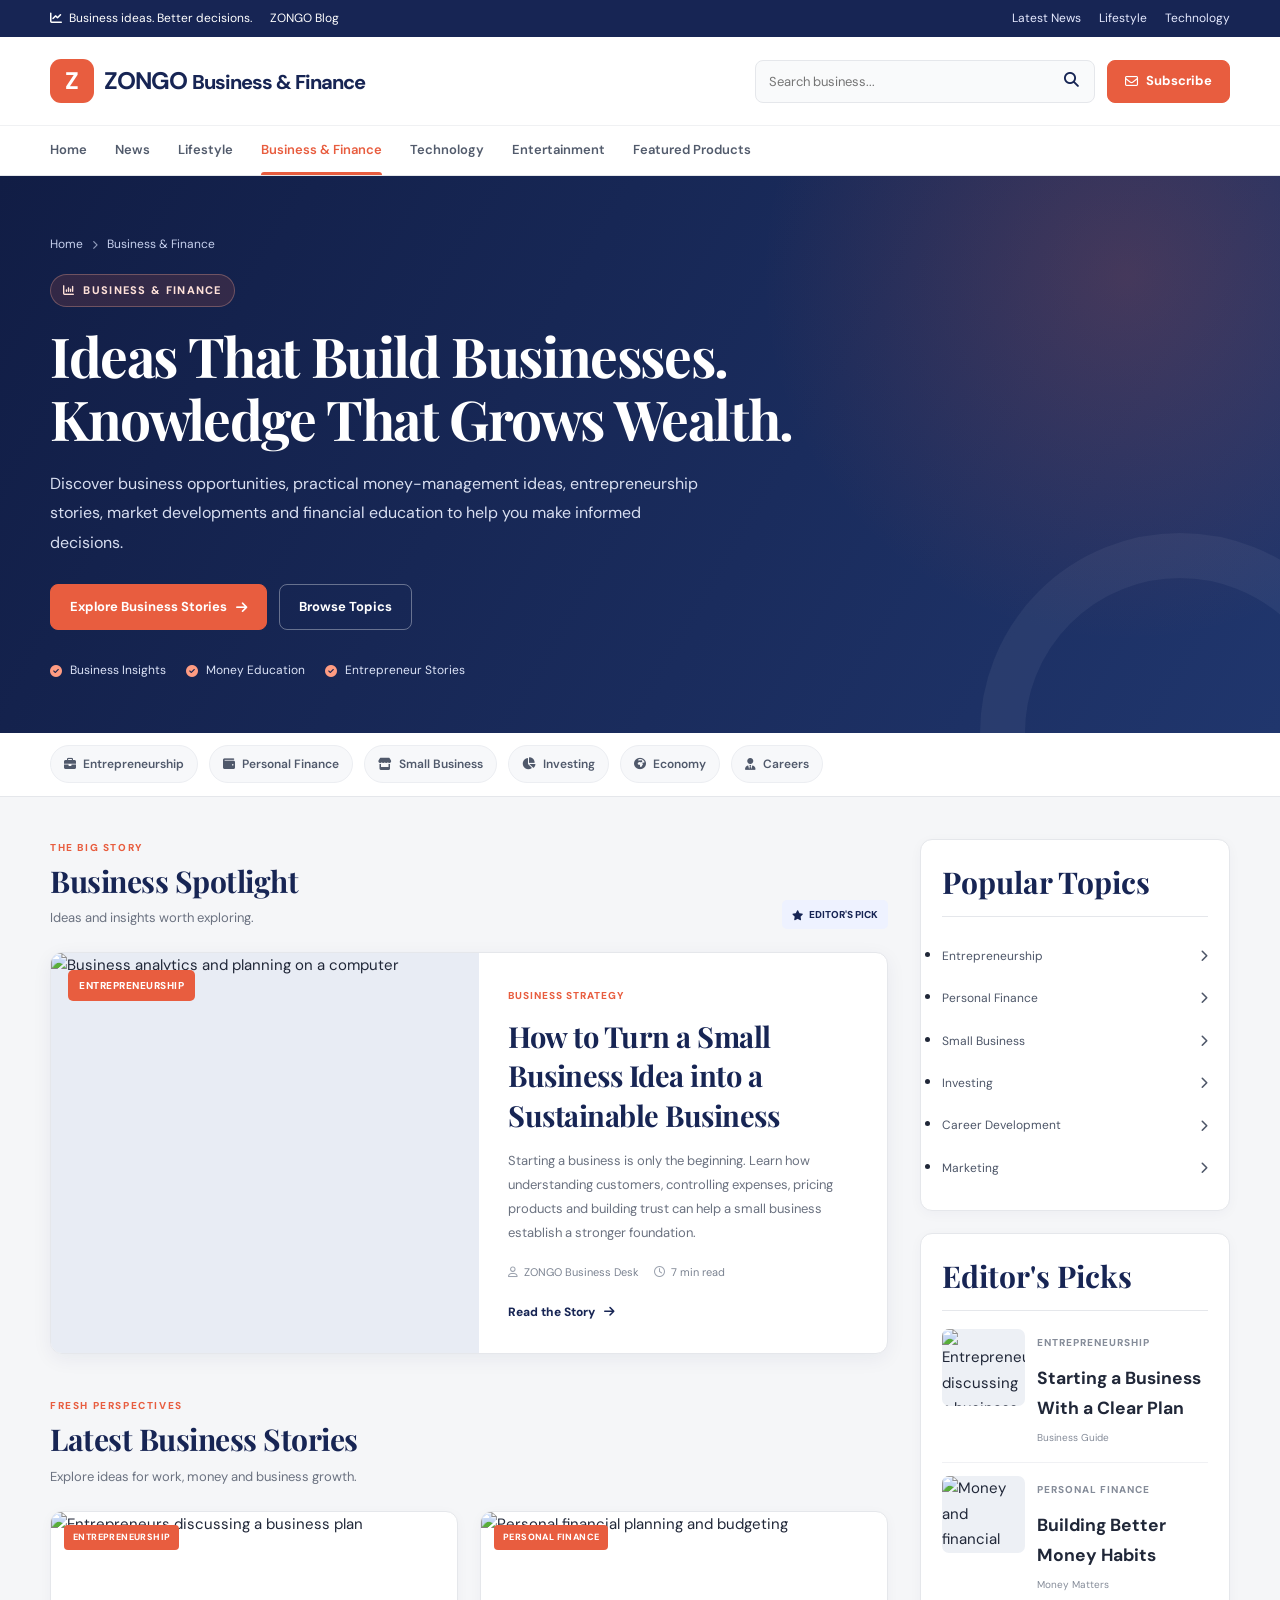
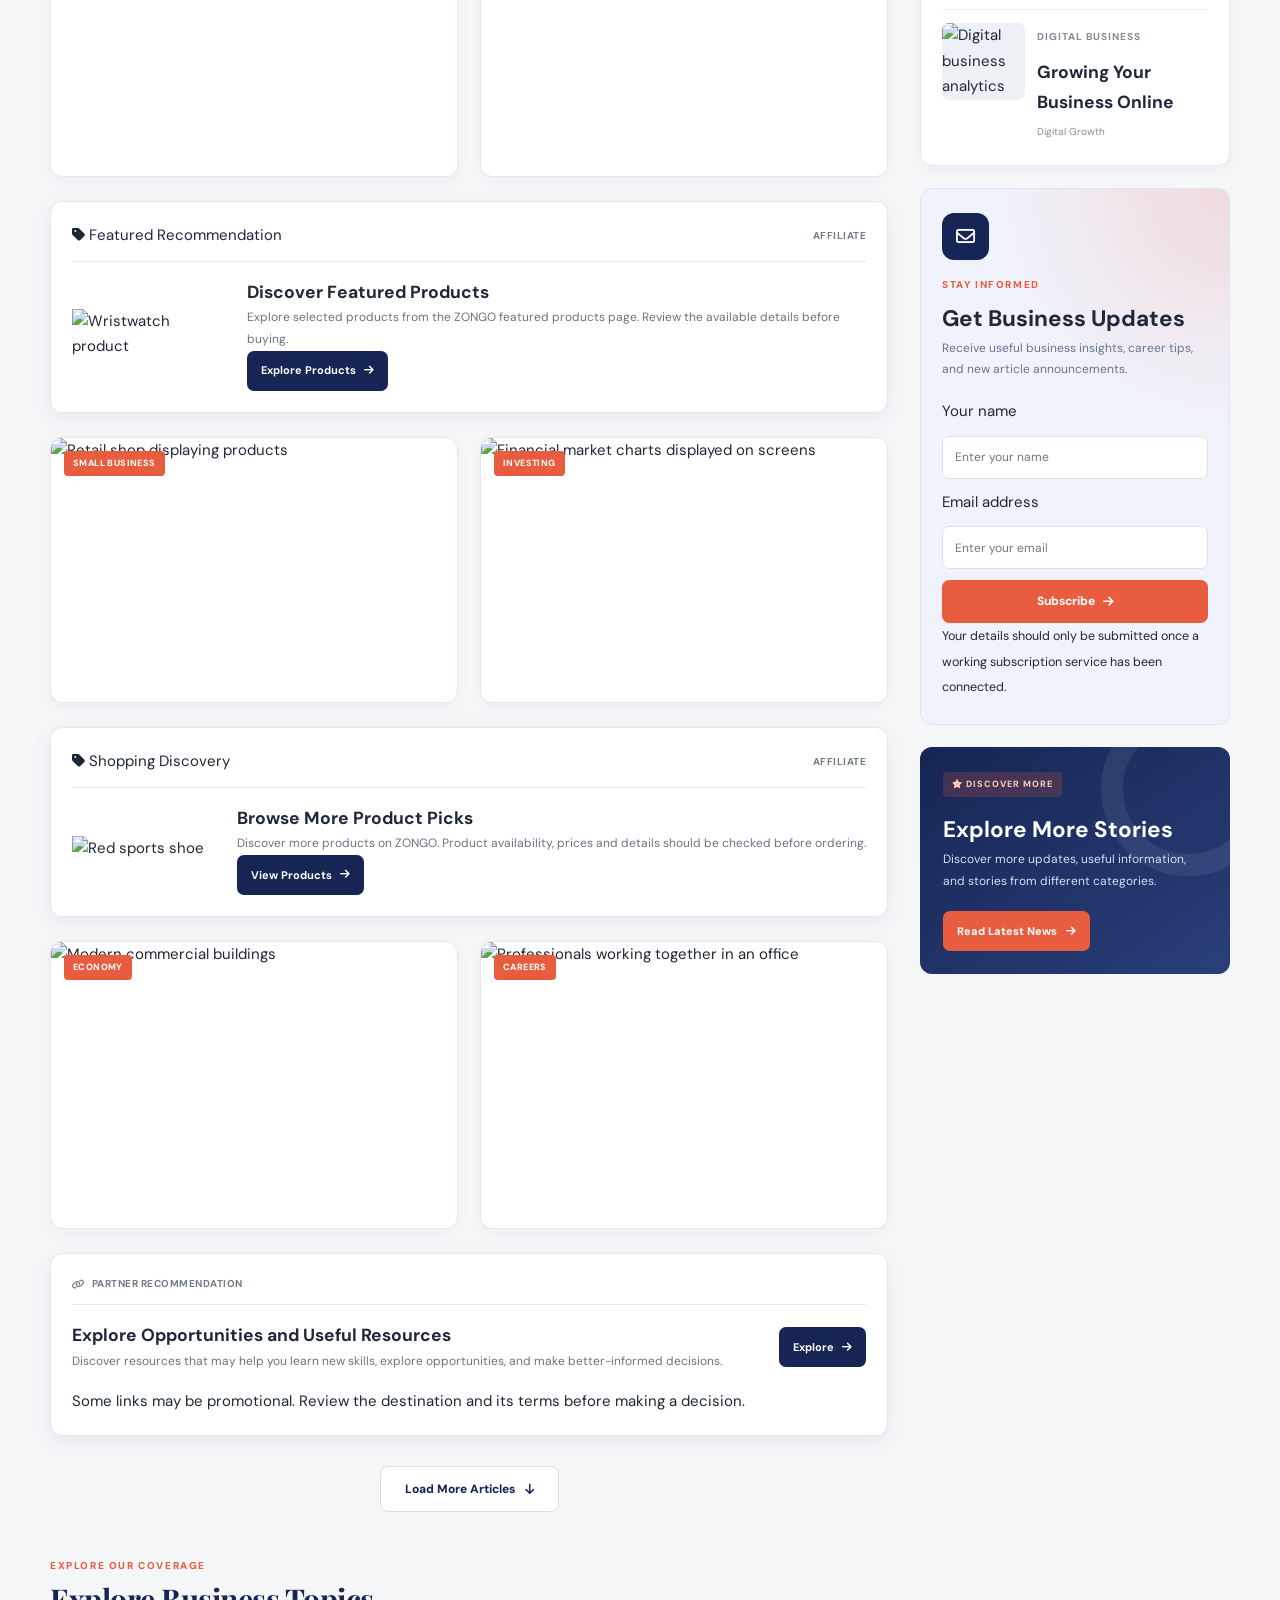
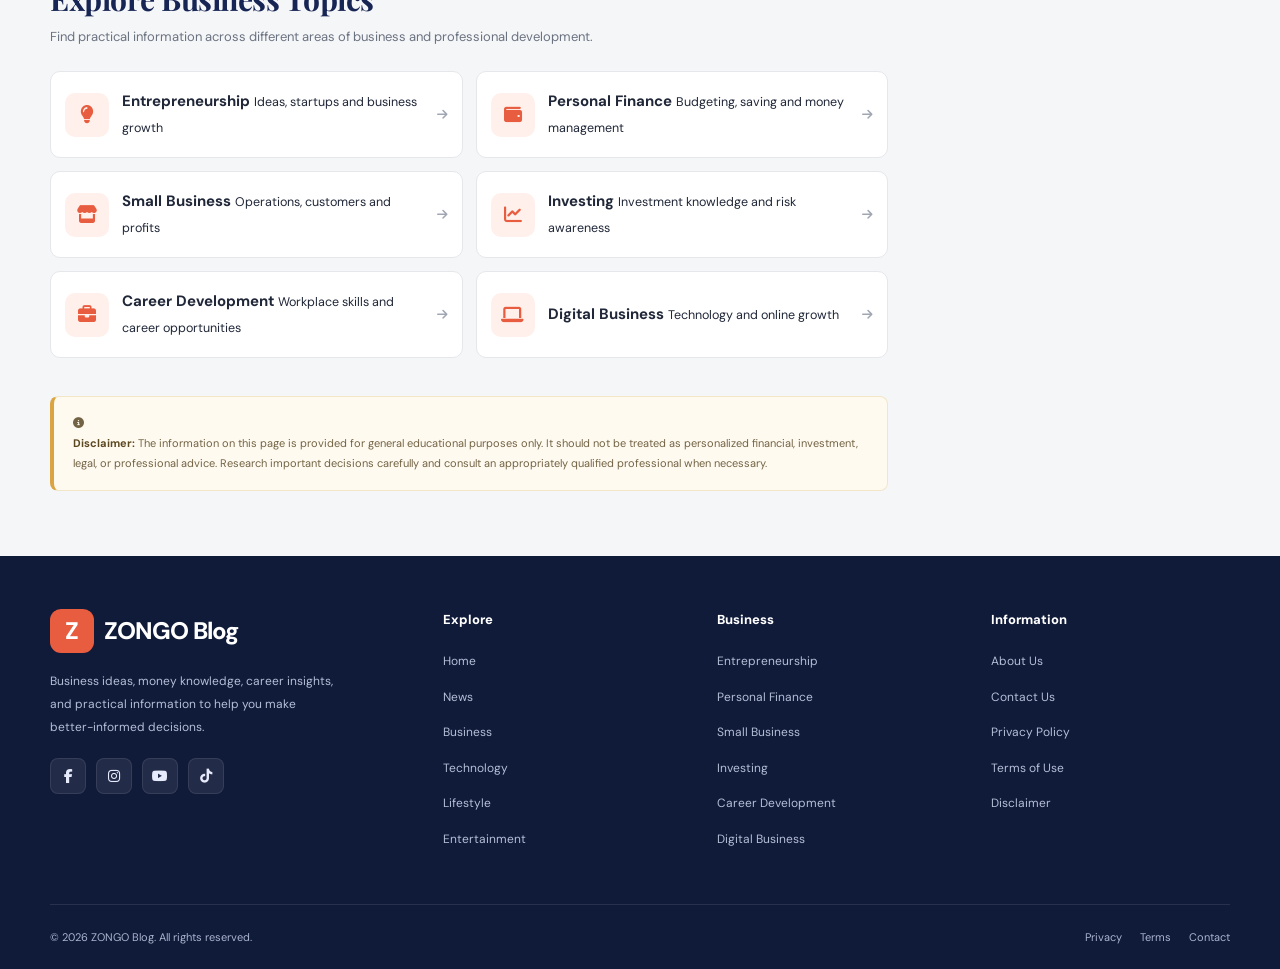
==== business.html @ f4617a2e "Add files via upload" ====
<!DOCTYPE html>
<html lang="en">
<head>
  <meta charset="UTF-8">
  <meta name="viewport" content="width=device-width, initial-scale=1.0">

  <title>Business & Finance | ZONGO Blog</title>

  <meta name="description" content="Explore business news, entrepreneurship, personal finance, investment education, small business ideas and economic developments on ZONGO Blog.">

  <meta name="keywords" content="business news Nigeria, entrepreneurship, small business ideas, personal finance, investment education, Nigerian economy">

  <meta name="theme-color" content="#172554">

  <meta property="og:title" content="Business & Finance | ZONGO Blog">
  <meta property="og:description" content="Business insights, money management, entrepreneurship and financial education.">
  <meta property="og:type" content="website">

  <link rel="preconnect" href="https://fonts.googleapis.com">
  <link rel="preconnect" href="https://fonts.gstatic.com" crossorigin>

  <link href="https://fonts.googleapis.com/css2?family=DM+Sans:wght@400;500;600;700;800&family=Playfair+Display:wght@600;700;800&display=swap" rel="stylesheet">

  <link rel="stylesheet" href="https://cdnjs.cloudflare.com/ajax/libs/font-awesome/6.7.2/css/all.min.css">

  <style>
      /* =========================================
   ZONGO BLOG — BUSINESS PAGE CSS
   File: business.css
========================================= */

/* RESET */
* {
  margin: 0;
  padding: 0;
  box-sizing: border-box;
}

:root {
  --primary: #172554;
  --primary-light: #243b75;
  --accent: #e85d3f;
  --accent-hover: #cf472b;
  --text: #202738;
  --muted: #6b7280;
  --background: #f5f6f8;
  --white: #ffffff;
  --border: #e5e7eb;
  --soft-blue: #eef2ff;
  --soft-orange: #fff0eb;
  --radius: 12px;
  --shadow: 0 5px 20px rgba(23, 37, 84, 0.06);
  --transition: 0.25s ease;
}

html {
  scroll-behavior: smooth;
  scroll-padding-top: 90px;
}

body {
  font-family: "DM Sans", Arial, sans-serif;
  background: var(--background);
  color: var(--text);
  font-size: 15px;
  line-height: 1.7;
  overflow-x: hidden;
}

img {
  display: block;
  max-width: 100%;
}

a {
  color: inherit;
  text-decoration: none;
}

button,
input,
textarea,
select {
  font: inherit;
}

button {
  cursor: pointer;
}

button:focus-visible,
a:focus-visible,
input:focus-visible {
  outline: 3px solid rgba(232, 93, 63, 0.4);
  outline-offset: 3px;
}

.container {
  width: min(1180px, calc(100% - 40px));
  margin-inline: auto;
}

/* =========================================
   TOP BAR
========================================= */

.topbar {
  background: var(--primary);
  color: #fff;
  font-size: 12px;
}

.topbar-inner {
  min-height: 37px;
  display: flex;
  align-items: center;
  justify-content: space-between;
  gap: 15px;
}

.topbar-left,
.topbar-right {
  display: flex;
  align-items: center;
  gap: 18px;
}

.topbar-left span,
.topbar-right a {
  display: inline-flex;
  align-items: center;
  gap: 7px;
}

.topbar-right a {
  color: #e6eaff;
  transition: color var(--transition);
}

.topbar-right a:hover {
  color: #fff;
}

/* =========================================
   SITE HEADER
========================================= */

.site-header {
  background: var(--white);
  border-bottom: 1px solid var(--border);
  position: relative;
  z-index: 100;
}

.header-main {
  min-height: 88px;
  display: flex;
  align-items: center;
  justify-content: space-between;
  gap: 25px;
}

.logo {
  display: inline-flex;
  align-items: center;
  gap: 10px;
  flex-shrink: 0;
}

.logo-mark {
  width: 44px;
  height: 44px;
  display: grid;
  place-items: center;
  background: var(--accent);
  color: white;
  font-size: 24px;
  font-weight: 800;
  border-radius: 11px;
}

.logo-text {
  color: var(--primary);
  font-size: 24px;
  font-weight: 800;
  letter-spacing: -1px;
}

.header-actions {
  display: flex;
  align-items: center;
  justify-content: flex-end;
  gap: 12px;
  flex: 1;
}

.search-form {
  width: min(340px, 100%);
  height: 43px;
  display: flex;
  align-items: center;
  border: 1px solid var(--border);
  background: #f9fafb;
  border-radius: 8px;
  overflow: hidden;
  transition: border-color var(--transition);
}

.search-form:focus-within {
  border-color: var(--primary-light);
}

.search-form input {
  min-width: 0;
  width: 100%;
  height: 100%;
  padding: 0 13px;
  border: none;
  outline: none;
  background: transparent;
  color: var(--text);
  font-size: 13px;
}

.search-form button {
  height: 100%;
  width: 45px;
  flex-shrink: 0;
  border: none;
  background: transparent;
  color: var(--primary);
  font-size: 15px;
  transition: background var(--transition);
}

.search-form button:hover {
  background: #e9edf8;
}

.subscribe-button {
  display: inline-flex;
  align-items: center;
  justify-content: center;
  gap: 8px;
  min-height: 43px;
  padding: 0 17px;
  background: var(--accent);
  color: #fff;
  border: 1px solid var(--accent);
  border-radius: 8px;
  font-size: 13px;
  font-weight: 700;
  white-space: nowrap;
  transition:
    background var(--transition),
    transform var(--transition);
}

.subscribe-button:hover {
  background: var(--accent-hover);
  transform: translateY(-1px);
}

.menu-toggle {
  width: 43px;
  height: 43px;
  display: none;
  align-items: center;
  justify-content: center;
  border: 1px solid var(--border);
  border-radius: 8px;
  background: #fff;
  color: var(--primary);
  font-size: 19px;
}

/* =========================================
   MAIN NAVIGATION
========================================= */

.main-nav {
  background: #fff;
  border-top: 1px solid #f0f1f3;
}

.nav-inner {
  min-height: 49px;
  display: flex;
  align-items: center;
  gap: 28px;
  overflow-x: auto;
  scrollbar-width: none;
}

.nav-inner::-webkit-scrollbar {
  display: none;
}

.nav-inner a {
  position: relative;
  min-height: 49px;
  display: inline-flex;
  align-items: center;
  color: #525b6c;
  font-size: 13px;
  font-weight: 600;
  white-space: nowrap;
  transition: color var(--transition);
}

.nav-inner a:hover,
.nav-inner a.active {
  color: var(--accent);
}

.nav-inner a.active::after {
  content: "";
  position: absolute;
  left: 0;
  right: 0;
  bottom: 0;
  height: 3px;
  background: var(--accent);
  border-radius: 3px 3px 0 0;
}

/* =========================================
   BUSINESS HERO
========================================= */

.business-hero {
  position: relative;
  overflow: hidden;
  padding: 58px 0 52px;
  background:
    radial-gradient(
      circle at 88% 18%,
      rgba(232, 93, 63, 0.2),
      transparent 30%
    ),
    linear-gradient(120deg, #111d45, #20366d);
  color: #fff;
}

.business-hero::after {
  content: "";
  position: absolute;
  width: 310px;
  height: 310px;
  right: -100px;
  bottom: -200px;
  border: 45px solid rgba(255, 255, 255, 0.05);
  border-radius: 50%;
  pointer-events: none;
}

.breadcrumb {
  display: flex;
  flex-wrap: wrap;
  align-items: center;
  gap: 9px;
  margin-bottom: 20px;
  color: #c6d0ed;
  font-size: 12px;
}

.breadcrumb a {
  transition: color var(--transition);
}

.breadcrumb a:hover {
  color: #fff;
}

.breadcrumb i {
  font-size: 9px;
  opacity: 0.7;
}

.hero-content {
  position: relative;
  z-index: 1;
  max-width: 760px;
}

.hero-eyebrow {
  display: inline-flex;
  align-items: center;
  gap: 8px;
  margin-bottom: 17px;
  padding: 6px 12px;
  color: #ffe1d9;
  background: rgba(232, 93, 63, 0.15);
  border: 1px solid rgba(255, 180, 158, 0.3);
  border-radius: 30px;
  font-size: 11px;
  font-weight: 800;
  letter-spacing: 1.3px;
  text-transform: uppercase;
}

.hero-content h1 {
  max-width: 750px;
  margin-bottom: 18px;
  color: #fff;
  font-family: "Playfair Display", Georgia, serif;
  font-size: clamp(35px, 5vw, 55px);
  font-weight: 700;
  line-height: 1.15;
  letter-spacing: -1.4px;
}

.hero-content > p {
  max-width: 660px;
  color: #d8def0;
  font-size: 16px;
  line-height: 1.85;
}

.hero-buttons {
  display: flex;
  flex-wrap: wrap;
  gap: 12px;
  margin-top: 27px;
}

.primary-button,
.secondary-button {
  min-height: 46px;
  display: inline-flex;
  align-items: center;
  justify-content: center;
  gap: 9px;
  padding: 0 19px;
  border-radius: 8px;
  font-size: 13px;
  font-weight: 700;
  transition:
    background var(--transition),
    color var(--transition),
    transform var(--transition);
}

.primary-button {
  background: var(--accent);
  color: #fff;
  border: 1px solid var(--accent);
}

.primary-button:hover {
  background: var(--accent-hover);
  transform: translateY(-2px);
}

.secondary-button {
  background: transparent;
  color: #fff;
  border: 1px solid rgba(255, 255, 255, 0.35);
}

.secondary-button:hover {
  background: rgba(255, 255, 255, 0.1);
  transform: translateY(-2px);
}

.hero-benefits {
  display: flex;
  flex-wrap: wrap;
  gap: 20px;
  margin-top: 30px;
  color: #dce3f7;
  font-size: 12px;
}

.hero-benefits span {
  display: inline-flex;
  align-items: center;
  gap: 8px;
}

.hero-benefits i {
  color: #ff9c82;
}

/* =========================================
   TOPIC NAVIGATION
========================================= */

.topic-navigation {
  background: #fff;
  border-bottom: 1px solid var(--border);
}

.topic-navigation-inner {
  min-height: 63px;
  display: flex;
  align-items: center;
  gap: 11px;
  overflow-x: auto;
  scrollbar-width: none;
}

.topic-navigation-inner::-webkit-scrollbar {
  display: none;
}

.topic-navigation-inner a {
  flex-shrink: 0;
  display: inline-flex;
  align-items: center;
  gap: 7px;
  padding: 8px 13px;
  background: #f7f8fa;
  border: 1px solid #eceef2;
  border-radius: 30px;
  color: #50596b;
  font-size: 12px;
  font-weight: 600;
  white-space: nowrap;
  transition: all var(--transition);
}

.topic-navigation-inner a:hover {
  background: var(--soft-orange);
  color: var(--accent);
  border-color: #f8d0c5;
}

.topic-navigation-inner a i {
  font-size: 12px;
}

/* =========================================
   PAGE CONTENT LAYOUT
========================================= */

.page-content {
  padding: 42px 0 65px;
}

.content-layout {
  display: grid;
  grid-template-columns: minmax(0, 1fr) 310px;
  align-items: start;
  gap: 32px;
}

.main-column {
  min-width: 0;
}

.sidebar {
  min-width: 0;
  display: flex;
  flex-direction: column;
  gap: 22px;
}

/* =========================================
   SECTION HEADINGS
========================================= */

.section-heading {
  display: flex;
  align-items: flex-end;
  justify-content: space-between;
  flex-wrap: wrap;
  gap: 12px;
  margin-bottom: 23px;
}

.section-heading h2 {
  color: var(--primary);
  font-family: "Playfair Display", Georgia, serif;
  font-size: clamp(23px, 3vw, 30px);
  line-height: 1.25;
  letter-spacing: -0.5px;
}

.section-heading p {
  margin-top: 7px;
  color: var(--muted);
  font-size: 13px;
}

.section-kicker {
  display: block;
  margin-bottom: 7px;
  color: var(--accent);
  font-size: 10px;
  font-weight: 800;
  letter-spacing: 1.6px;
  text-transform: uppercase;
}

.editor-badge {
  display: inline-flex;
  align-items: center;
  gap: 6px;
  padding: 6px 10px;
  color: var(--primary);
  background: var(--soft-blue);
  border-radius: 5px;
  font-size: 10px;
  font-weight: 800;
  text-transform: uppercase;
}

/* =========================================
   FEATURED ARTICLE
========================================= */

.featured-section {
  margin-bottom: 43px;
}

.featured-article {
  display: grid;
  grid-template-columns: minmax(0, 1.05fr) minmax(0, 1fr);
  overflow: hidden;
  background: #fff;
  border: 1px solid var(--border);
  border-radius: var(--radius);
  box-shadow: var(--shadow);
  transition: box-shadow var(--transition);
}

.featured-article:hover {
  box-shadow: 0 12px 30px rgba(23, 37, 84, 0.1);
}

.featured-image {
  position: relative;
  min-height: 320px;
  overflow: hidden;
  background: #e8ecf4;
}

.featured-image img {
  width: 100%;
  height: 100%;
  min-height: 320px;
  object-fit: cover;
  transition: transform 0.6s ease;
}

.featured-article:hover .featured-image img {
  transform: scale(1.04);
}

.image-category {
  position: absolute;
  top: 17px;
  left: 17px;
  z-index: 2;
  display: inline-flex;
  align-items: center;
  padding: 7px 11px;
  color: #fff;
  background: var(--accent);
  border-radius: 5px;
  font-size: 10px;
  font-weight: 800;
  letter-spacing: 0.5px;
  text-transform: uppercase;
}

.featured-content {
  align-self: center;
  padding: 29px;
}

.article-category {
  display: inline-flex;
  align-items: center;
  gap: 6px;
  margin-bottom: 13px;
  color: var(--accent);
  font-size: 10px;
  font-weight: 800;
  letter-spacing: 1px;
  text-transform: uppercase;
}

.featured-content h3 {
  margin-bottom: 14px;
  color: var(--primary);
  font-family: "Playfair Display", Georgia, serif;
  font-size: clamp(22px, 2.4vw, 29px);
  line-height: 1.35;
  letter-spacing: -0.5px;
}

.featured-content h3 a {
  transition: color var(--transition);
}

.featured-content h3 a:hover {
  color: var(--accent);
}

.featured-content > p {
  margin-bottom: 18px;
  color: var(--muted);
  font-size: 13px;
  line-height: 1.85;
}

.article-meta {
  display: flex;
  flex-wrap: wrap;
  align-items: center;
  gap: 9px 15px;
  margin: 14px 0;
  color: #7b8391;
  font-size: 11px;
}

.article-meta span {
  display: inline-flex;
  align-items: center;
  gap: 6px;
}

.article-meta i {
  color: #9ca3af;
}

.read-more-button {
  display: inline-flex;
  align-items: center;
  gap: 9px;
  margin-top: 6px;
  color: var(--primary);
  font-size: 12px;
  font-weight: 800;
  transition:
    gap var(--transition),
    color var(--transition);
}

.read-more-button:hover {
  gap: 14px;
  color: var(--accent);
}

/* =========================================
   LATEST ARTICLES
========================================= */

.latest-section {
  margin-bottom: 45px;
}

.search-status {
  margin: -8px 0 18px;
  color: var(--muted);
  font-size: 13px;
}

.search-status:empty {
  display: none;
}

.article-grid {
  display: grid;
  grid-template-columns: repeat(2, minmax(0, 1fr));
  gap: 22px;
}

.article-card {
  min-width: 0;
  overflow: hidden;
  background: #fff;
  border: 1px solid var(--border);
  border-radius: var(--radius);
  box-shadow: 0 3px 13px rgba(23, 37, 84, 0.035);
  transition:
    transform var(--transition),
    box-shadow var(--transition);
}

.article-card:hover {
  transform: translateY(-4px);
  box-shadow: 0 12px 26px rgba(23, 37, 84, 0.09);
}

.article-image {
  position: relative;
  height: 205px;
  overflow: hidden;
  background: #edf0f5;
}

.article-image img {
  width: 100%;
  height: 100%;
  object-fit: cover;
  transition: transform 0.5s ease;
}

.article-card:hover .article-image img {
  transform: scale(1.05);
}

.image-label {
  position: absolute;
  top: 13px;
  left: 13px;
  display: inline-flex;
  align-items: center;
  padding: 5px 9px;
  color: #fff;
  background: var(--accent);
  border-radius: 4px;
  font-size: 9px;
  font-weight: 800;
  letter-spacing: 0.4px;
  text-transform: uppercase;
}

.article-body {
  padding: 20px;
}

.article-body .article-category {
  margin-bottom: 9px;
}

.article-body h3 {
  margin-bottom: 10px;
  color: var(--primary);
  font-family: "Playfair Display", Georgia, serif;
  font-size: 20px;
  line-height: 1.4;
}

.article-body h3 a {
  transition: color var(--transition);
}

.article-body h3 a:hover {
  color: var(--accent);
}

.article-body > p {
  color: var(--muted);
  font-size: 12px;
  line-height: 1.85;
}

.article-footer {
  display: flex;
  align-items: center;
  justify-content: space-between;
  flex-wrap: wrap;
  gap: 10px;
  margin-top: 17px;
  padding-top: 14px;
  border-top: 1px solid #f0f1f4;
}

.article-footer .article-meta {
  margin: 0;
  gap: 8px;
}

.article-footer .read-more-button {
  margin: 0;
  font-size: 11px;
}

/* =========================================
   AFFILIATE / PARTNER CONTENT UNITS
========================================= */

.affiliate-unit {
  grid-column: 1 / -1;
  display: flex;
  flex-direction: column;
  gap: 16px;
  margin: 2px 0;
  padding: 21px;
  background: #fff;
  border: 1px solid var(--border);
  border-radius: var(--radius);
  box-shadow: var(--shadow);
}

.affiliate-heading {
  display: flex;
  align-items: center;
  justify-content: space-between;
  flex-wrap: wrap;
  gap: 10px;
  padding-bottom: 12px;
  border-bottom: 1px solid var(--border);
}

.affiliate-heading h3 {
  color: var(--primary);
  font-size: 15px;
  font-weight: 800;
}

.affiliate-label {
  display: inline-flex;
  align-items: center;
  gap: 6px;
  color: #737b89;
  font-size: 10px;
  font-weight: 700;
  letter-spacing: 0.5px;
  text-transform: uppercase;
}

.affiliate-content {
  display: flex;
  align-items: center;
  justify-content: space-between;
  gap: 20px;
}

.affiliate-content > div {
  min-width: 0;
}

.affiliate-content h4 {
  margin-bottom: 6px;
  color: var(--primary);
  font-size: 15px;
  line-height: 1.5;
}

.affiliate-content p {
  color: var(--muted);
  font-size: 12px;
  line-height: 1.8;
}

.affiliate-button {
  flex-shrink: 0;
  display: inline-flex;
  align-items: center;
  justify-content: center;
  gap: 8px;
  min-height: 40px;
  padding: 0 14px;
  background: var(--primary);
  color: #fff;
  border-radius: 7px;
  font-size: 11px;
  font-weight: 700;
  transition: background var(--transition);
}

.affiliate-button:hover {
  background: var(--primary-light);
}

/* =========================================
   NO RESULTS
========================================= */

.no-results {
  padding: 40px 20px;
  text-align: center;
  background: #fff;
  border: 1px dashed #d5d9e2;
  border-radius: var(--radius);
}

.no-results i {
  display: block;
  margin-bottom: 15px;
  color: #a2aabd;
  font-size: 34px;
}

.no-results h3 {
  margin-bottom: 7px;
  color: var(--primary);
  font-size: 19px;
}

.no-results p {
  color: var(--muted);
  font-size: 13px;
}

.no-results[hidden] {
  display: none !important;
}

/* =========================================
   LOAD MORE
========================================= */

.load-more-wrapper {
  display: flex;
  justify-content: center;
  margin-top: 28px;
}

.load-more-button {
  min-height: 46px;
  display: inline-flex;
  align-items: center;
  justify-content: center;
  gap: 10px;
  padding: 0 24px;
  background: #fff;
  color: var(--primary);
  border: 1px solid #d9deea;
  border-radius: 8px;
  font-size: 12px;
  font-weight: 800;
  transition: all var(--transition);
}

.load-more-button:hover {
  color: #fff;
  background: var(--primary);
  border-color: var(--primary);
}

.load-more-button:disabled {
  cursor: not-allowed;
  opacity: 0.55;
}

.load-more-button[hidden] {
  display: none !important;
}

/* =========================================
   BUSINESS TOPICS
========================================= */

.business-topics-section {
  margin-bottom: 38px;
}

.business-topic-grid {
  display: grid;
  grid-template-columns: repeat(2, minmax(0, 1fr));
  gap: 13px;
}

.business-topic-card {
  min-width: 0;
  display: flex;
  align-items: center;
  gap: 13px;
  padding: 17px 14px;
  background: #fff;
  border: 1px solid var(--border);
  border-radius: 10px;
  transition:
    border-color var(--transition),
    transform var(--transition),
    box-shadow var(--transition);
}

.business-topic-card:hover {
  transform: translateY(-3px);
  border-color: #f0b2a3;
  box-shadow: var(--shadow);
}

.topic-icon {
  width: 44px;
  height: 44px;
  flex-shrink: 0;
  display: grid;
  place-items: center;
  color: var(--accent);
  background: var(--soft-orange);
  border-radius: 10px;
  font-size: 18px;
}

.business-topic-card h3 {
  margin-bottom: 3px;
  color: var(--primary);
  font-size: 12px;
  line-height: 1.5;
}

.business-topic-card p {
  color: var(--muted);
  font-size: 10px;
  line-height: 1.6;
}

.topic-arrow {
  margin-left: auto;
  color: #a0a6b2;
  font-size: 12px;
  transition:
    transform var(--transition),
    color var(--transition);
}

.business-topic-card:hover .topic-arrow {
  color: var(--accent);
  transform: translateX(3px);
}

/* =========================================
   DISCLAIMER
========================================= */

.business-disclaimer {
  margin-top: 27px;
  padding: 17px 19px;
  background: #fffaf0;
  border: 1px solid #f2e6c8;
  border-left: 4px solid #d9a441;
  border-radius: 8px;
  color: #726344;
  font-size: 11px;
  line-height: 1.8;
}

.business-disclaimer strong {
  color: #5c4820;
}

/* =========================================
   SIDEBAR BOXES
========================================= */

.sidebar-box {
  min-width: 0;
  padding: 21px;
  background: #fff;
  border: 1px solid var(--border);
  border-radius: var(--radius);
  box-shadow: 0 3px 13px rgba(23, 37, 84, 0.035);
}

.sidebar-title {
  display: flex;
  align-items: center;
  justify-content: space-between;
  gap: 10px;
  margin-bottom: 18px;
  padding-bottom: 13px;
  border-bottom: 1px solid var(--border);
  color: var(--primary);
  font-family: "Playfair Display", Georgia, serif;
  font-size: 20px;
  line-height: 1.4;
}

.sidebar-title > i {
  color: var(--accent);
  font-size: 16px;
}

/* Sidebar categories */

.sidebar-category-list {
  display: flex;
  flex-direction: column;
  gap: 0;
}

.sidebar-category-list a {
  display: flex;
  align-items: center;
  justify-content: space-between;
  gap: 12px;
  padding: 11px 0;
  color: #4d5668;
  border-bottom: 1px solid #f0f1f4;
  font-size: 12px;
  transition: color var(--transition);
}

.sidebar-category-list a:last-child {
  border-bottom: none;
}

.sidebar-category-list a:hover {
  color: var(--accent);
}

.sidebar-category-list a span {
  display: inline-flex;
  align-items: center;
  gap: 9px;
}

.sidebar-category-list a span i {
  width: 16px;
  color: #939bad;
  text-align: center;
}

/* Mini stories */

.mini-story {
  display: grid;
  grid-template-columns: 83px minmax(0, 1fr);
  gap: 12px;
  padding: 13px 0;
  border-bottom: 1px solid #f0f1f4;
}

.mini-story:first-of-type {
  padding-top: 0;
}

.mini-story:last-child {
  padding-bottom: 0;
  border-bottom: none;
}

.mini-story img {
  width: 83px;
  height: 77px;
  object-fit: cover;
  border-radius: 7px;
  background: #edf0f5;
}

.mini-story > div {
  min-width: 0;
}

.mini-story h4 {
  margin-bottom: 6px;
  color: var(--primary);
  font-size: 12px;
  line-height: 1.55;
}

.mini-story h4 a {
  transition: color var(--transition);
}

.mini-story h4 a:hover {
  color: var(--accent);
}

.mini-story span {
  display: inline-flex;
  align-items: center;
  gap: 6px;
  color: #858c99;
  font-size: 10px;
}

/* =========================================
   NEWSLETTER
========================================= */

.newsletter-box {
  padding: 24px 21px;
  background:
    radial-gradient(
      circle at 100% 0,
      rgba(232, 93, 63, 0.16),
      transparent 40%
    ),
    #f0f3fc;
  border: 1px solid #dfe5f5;
  border-radius: var(--radius);
}

.newsletter-icon {
  width: 47px;
  height: 47px;
  display: grid;
  place-items: center;
  margin-bottom: 16px;
  color: #fff;
  background: var(--primary);
  border-radius: 12px;
  font-size: 19px;
}

.newsletter-box h3 {
  margin-bottom: 9px;
  color: var(--primary);
  font-family: "Playfair Display", Georgia, serif;
  font-size: 22px;
  line-height: 1.4;
}

.newsletter-box > p {
  margin-bottom: 18px;
  color: #69738a;
  font-size: 12px;
  line-height: 1.8;
}

.newsletter-form {
  display: flex;
  flex-direction: column;
  gap: 11px;
}

.newsletter-form input {
  width: 100%;
  min-width: 0;
  height: 43px;
  padding: 0 12px;
  background: #fff;
  border: 1px solid #dce1ed;
  border-radius: 7px;
  color: var(--text);
  outline: none;
  font-size: 12px;
}

.newsletter-form input:focus {
  border-color: var(--primary-light);
}

.newsletter-form button {
  min-height: 43px;
  display: flex;
  align-items: center;
  justify-content: center;
  gap: 8px;
  background: var(--accent);
  color: #fff;
  border: 1px solid var(--accent);
  border-radius: 7px;
  font-size: 12px;
  font-weight: 800;
  transition: background var(--transition);
}

.newsletter-form button:hover {
  background: var(--accent-hover);
}

.newsletter-message {
  margin-top: 11px;
  font-size: 12px;
  overflow-wrap: anywhere;
}

.newsletter-message:empty {
  display: none;
}

/* =========================================
   SIDEBAR PROMOTION
========================================= */

.sidebar-promotion {
  position: relative;
  overflow: hidden;
  padding: 23px;
  background: linear-gradient(145deg, #172554, #293f79);
  border-radius: var(--radius);
  color: #fff;
}

.sidebar-promotion::after {
  content: "";
  position: absolute;
  width: 130px;
  height: 130px;
  right: -45px;
  top: -45px;
  border: 22px solid rgba(255, 255, 255, 0.07);
  border-radius: 50%;
  pointer-events: none;
}

.promotion-label {
  position: relative;
  z-index: 1;
  display: inline-block;
  margin-bottom: 14px;
  padding: 5px 9px;
  background: rgba(232, 93, 63, 0.2);
  color: #ffc7b8;
  border-radius: 4px;
  font-size: 9px;
  font-weight: 800;
  letter-spacing: 1px;
  text-transform: uppercase;
}

.sidebar-promotion h3 {
  position: relative;
  z-index: 1;
  margin-bottom: 11px;
  font-family: "Playfair Display", Georgia, serif;
  font-size: 22px;
  line-height: 1.4;
}

.sidebar-promotion p {
  position: relative;
  z-index: 1;
  margin-bottom: 19px;
  color: #d5def4;
  font-size: 12px;
  line-height: 1.8;
}

.promotion-button {
  position: relative;
  z-index: 1;
  min-height: 40px;
  display: inline-flex;
  align-items: center;
  justify-content: center;
  gap: 9px;
  padding: 0 14px;
  background: var(--accent);
  color: #fff;
  border-radius: 7px;
  font-size: 11px;
  font-weight: 800;
  transition: background var(--transition);
}

.promotion-button:hover {
  background: var(--accent-hover);
}

/* =========================================
   SITE FOOTER
========================================= */

.site-footer {
  background: #101a39;
  color: #d2d9ea;
}

.footer-grid {
  display: grid;
  grid-template-columns: 1.5fr 1fr 1fr 1fr;
  gap: 35px;
  padding-top: 53px;
  padding-bottom: 43px;
}

.footer-brand .logo {
  margin-bottom: 17px;
}

.footer-brand .logo-text {
  color: #fff;
}

.footer-brand > p {
  max-width: 290px;
  color: #b4bfd8;
  font-size: 12px;
  line-height: 1.9;
}

.footer-column h3,
.footer-column > b {
  display: block;
  margin-bottom: 17px;
  color: #fff;
  font-size: 13px;
  font-weight: 800;
}

.footer-column ul {
  list-style: none;
}

.footer-column li {
  margin-bottom: 10px;
}

.footer-column a {
  color: #b4bfd8;
  font-size: 12px;
  transition: color var(--transition);
}

.footer-column a:hover {
  color: #ff9f88;
}

.social-links {
  display: flex;
  flex-wrap: wrap;
  gap: 10px;
  margin-top: 19px;
}

.social-links a {
  width: 36px;
  height: 36px;
  display: grid;
  place-items: center;
  color: #e6eafa;
  background: rgba(255, 255, 255, 0.08);
  border: 1px solid rgba(255, 255, 255, 0.09);
  border-radius: 8px;
  font-size: 14px;
  transition: all var(--transition);
}

.social-links a:hover {
  background: var(--accent);
  border-color: var(--accent);
  color: #fff;
}

.footer-bottom {
  min-height: 65px;
  display: flex;
  align-items: center;
  justify-content: space-between;
  flex-wrap: wrap;
  gap: 15px;
  padding-top: 17px;
  padding-bottom: 17px;
  border-top: 1px solid rgba(255, 255, 255, 0.1);
}

.footer-bottom p {
  color: #aab5d0;
  font-size: 11px;
}

.footer-bottom-links {
  display: flex;
  flex-wrap: wrap;
  gap: 18px;
}

.footer-bottom-links a {
  color: #aab5d0;
  font-size: 11px;
  transition: color var(--transition);
}

.footer-bottom-links a:hover {
  color: #fff;
}

/* =========================================
   SEARCH VISIBILITY
========================================= */

.searchable-article[hidden],
.featured-article[hidden],
.article-card[hidden],
.affiliate-unit[hidden] {
  display: none !important;
}

/* =========================================
   TABLET RESPONSIVE
========================================= */

@media (max-width: 1000px) {
  .container {
    width: min(100% - 32px, 900px);
  }

  .header-main {
    gap: 15px;
  }

  .logo-text {
    font-size: 22px;
  }

  .content-layout {
    grid-template-columns: minmax(0, 1fr) 270px;
    gap: 22px;
  }

  .featured-article {
    grid-template-columns: 1fr;
  }

  .featured-image,
  .featured-image img {
    min-height: 280px;
    max-height: 350px;
  }

  .featured-content {
    padding: 25px;
  }

  .article-grid {
    gap: 17px;
  }

  .article-image {
    height: 180px;
  }

  .article-body {
    padding: 16px;
  }

  .article-body h3 {
    font-size: 18px;
  }

  .footer-grid {
    grid-template-columns: 1.4fr 1fr 1fr;
    gap: 28px;
  }

  .footer-brand {
    grid-column: 1 / -1;
  }
}

/* =========================================
   MOBILE RESPONSIVE
========================================= */

@media (max-width: 760px) {
  body {
    font-size: 14px;
  }

  .container {
    width: calc(100% - 28px);
  }

  .topbar-inner {
    min-height: 34px;
  }

  .topbar-left {
    gap: 8px;
  }

  .topbar-left span {
    font-size: 10px;
  }

  .topbar-right {
    gap: 10px;
  }

  .topbar-right a {
    font-size: 11px;
  }

  .header-main {
    min-height: 72px;
    flex-wrap: wrap;
    gap: 10px;
    padding-top: 12px;
    padding-bottom: 12px;
  }

  .logo {
    gap: 8px;
  }

  .logo-mark {
    width: 38px;
    height: 38px;
    border-radius: 9px;
    font-size: 21px;
  }

  .logo-text {
    font-size: 21px;
  }

  .header-actions {
    gap: 8px;
  }

  .header-actions .search-form {
    width: auto;
    flex: 1;
    height: 40px;
  }

  .header-actions .subscribe-button {
    min-height: 40px;
    padding: 0 11px;
    font-size: 11px;
  }

  .menu-toggle {
    width: 40px;
    height: 40px;
    display: inline-flex;
  }

  .main-nav {
    display: none;
  }

  .main-nav.nav-open {
    display: block;
  }

  .nav-inner {
    min-height: auto;
    align-items: stretch;
    flex-direction: column;
    gap: 0;
    padding-top: 5px;
    padding-bottom: 10px;
    overflow: visible;
  }

  .nav-inner a {
    min-height: 43px;
    padding: 0 6px;
    border-bottom: 1px solid #f0f1f4;
  }

  .nav-inner a.active::after {
    top: 10px;
    bottom: 10px;
    left: -14px;
    right: auto;
    width: 3px;
    height: auto;
    border-radius: 0 3px 3px 0;
  }

  .business-hero {
    padding: 37px 0 38px;
  }

  .breadcrumb {
    margin-bottom: 17px;
    font-size: 11px;
  }

  .hero-eyebrow {
    margin-bottom: 14px;
    font-size: 9px;
  }

  .hero-content h1 {
    font-size: clamp(32px, 8vw, 43px);
    letter-spacing: -0.8px;
  }

  .hero-content > p {
    font-size: 13px;
    line-height: 1.85;
  }

  .hero-buttons {
    gap: 9px;
    margin-top: 22px;
  }

  .primary-button,
  .secondary-button {
    min-height: 43px;
    padding: 0 13px;
    font-size: 11px;
  }

  .hero-benefits {
    gap: 11px 16px;
    margin-top: 22px;
    font-size: 11px;
  }

  .topic-navigation-inner {
    min-height: 57px;
    gap: 8px;
  }

  .topic-navigation-inner a {
    padding: 7px 11px;
    font-size: 11px;
  }

  .page-content {
    padding: 30px 0 45px;
  }

  .content-layout {
    grid-template-columns: minmax(0, 1fr);
    gap: 38px;
  }

  .sidebar {
    display: grid;
    grid-template-columns: repeat(2, minmax(0, 1fr));
    align-items: start;
    gap: 16px;
  }

  .sidebar-box,
  .newsletter-box,
  .sidebar-promotion {
    min-width: 0;
    padding: 17px;
  }

  .sidebar-box:first-child,
  .newsletter-box,
  .sidebar-promotion {
    grid-column: 1 / -1;
  }

  .section-heading {
    margin-bottom: 19px;
  }

  .section-heading h2 {
    font-size: 25px;
  }

  .featured-section,
  .latest-section {
    margin-bottom: 35px;
  }

  .featured-image,
  .featured-image img {
    min-height: 220px;
    max-height: 290px;
  }

  .featured-content {
    padding: 20px;
  }

  .featured-content h3 {
    font-size: 24px;
  }

  .featured-content > p {
    font-size: 12px;
  }

  .article-grid {
    grid-template-columns: repeat(2, minmax(0, 1fr));
    gap: 13px;
  }

  .article-image {
    height: 145px;
  }

  .image-label {
    top: 9px;
    left: 9px;
    padding: 5px 7px;
    font-size: 8px;
  }

  .article-body {
    padding: 13px;
  }

  .article-body .article-category {
    margin-bottom: 7px;
    font-size: 9px;
  }

  .article-body h3 {
    font-size: 16px;
    line-height: 1.4;
  }

  .article-body > p {
    font-size: 11px;
    line-height: 1.75;
  }

  .article-body .article-meta {
    gap: 7px;
    font-size: 10px;
  }

  .article-footer {
    align-items: flex-start;
    flex-direction: column;
    gap: 9px;
  }

  .article-footer .read-more-button {
    font-size: 10px;
  }

  .affiliate-unit {
    padding: 16px;
  }

  .affiliate-content {
    align-items: flex-start;
    flex-direction: column;
    gap: 13px;
  }

  .affiliate-content h4 {
    font-size: 14px;
  }

  .affiliate-button {
    min-height: 38px;
  }

  .business-topic-grid {
    gap: 10px;
  }

  .business-topic-card {
    gap: 9px;
    padding: 12px 10px;
  }

  .topic-icon {
    width: 36px;
    height: 36px;
    font-size: 15px;
  }

  .business-topic-card h3 {
    font-size: 11px;
  }

  .business-topic-card p {
    font-size: 9px;
  }

  .topic-arrow {
    font-size: 10px;
  }

  .footer-grid {
    grid-template-columns: repeat(2, minmax(0, 1fr));
    gap: 27px 20px;
    padding-top: 38px;
    padding-bottom: 30px;
  }

  .footer-brand {
    grid-column: 1 / -1;
  }

  .footer-bottom {
    align-items: flex-start;
    flex-direction: column;
    gap: 12px;
  }
}

/* =========================================
   SMALL PHONES
========================================= */

@media (max-width: 420px) {
  .container {
    width: calc(100% - 22px);
  }

  .topbar-right a:nth-child(n + 2) {
    display: none;
  }

  .logo-text {
    font-size: 19px;
  }

  .header-main {
    gap: 10px;
  }

  .header-actions {
    width: 100%;
    flex: 1 1 100%;
    order: 2;
  }

  .menu-toggle {
    order: 1;
    margin-left: auto;
  }

  .header-main > .logo {
    order: 0;
  }

  .header-actions .search-form {
    flex: 1;
    min-width: 0;
  }

  .header-actions .subscribe-button {
    flex-shrink: 0;
  }

  .hero-content h1 {
    font-size: 32px;
  }

  .hero-buttons {
    align-items: stretch;
    flex-direction: column;
  }

  .hero-buttons a {
    width: 100%;
  }

  .hero-benefits {
    flex-direction: column;
    gap: 9px;
  }

  .featured-image,
  .featured-image img {
    min-height: 195px;
  }

  .featured-content {
    padding: 17px;
  }

  .featured-content h3 {
    font-size: 22px;
  }

  .article-grid {
    grid-template-columns: minmax(0, 1fr);
    gap: 16px;
  }

  .article-image {
    height: 205px;
  }

  .article-body {
    padding: 17px;
  }

  .article-body h3 {
    font-size: 19px;
  }

  .article-body > p {
    font-size: 12px;
  }

  .article-footer {
    align-items: center;
    flex-direction: row;
  }

  .business-topic-grid {
    grid-template-columns: minmax(0, 1fr);
  }

  .business-topic-card {
    padding: 14px;
  }

  .business-topic-card h3 {
    font-size: 12px;
  }

  .business-topic-card p {
    font-size: 10px;
  }

  .sidebar {
    grid-template-columns: minmax(0, 1fr);
  }

  .sidebar-box:first-child,
  .newsletter-box,
  .sidebar-promotion {
    grid-column: auto;
  }

  .footer-grid {
    grid-template-columns: repeat(2, minmax(0, 1fr));
    gap: 24px 15px;
  }

  .footer-brand {
    grid-column: 1 / -1;
  }

  .footer-bottom-links {
    gap: 12px;
  }
}

/* =========================================
   REDUCED MOTION ACCESSIBILITY
========================================= */

@media (prefers-reduced-motion: reduce) {
  *,
  *::before,
  *::after {
    scroll-behavior: auto !important;
    animation-duration: 0.01ms !important;
    animation-iteration-count: 1 !important;
    transition-duration: 0.01ms !important;
  }
}
      
  </style>
  
  <script src="business.js" defer></script>
</head>

<body>

  <!-- TOP BAR -->

  <div class="topbar">
    <div class="container topbar-inner">

      <div class="topbar-left">
        <span>
          <i class="fa-solid fa-chart-line"></i>
          Business ideas. Better decisions.
        </span>

        <a href="index.html">ZONGO Blog</a>
      </div>

      <div class="topbar-right">
        <a href="news.html">Latest News</a>
        <a href="lifestyle.html">Lifestyle</a>
        <a href="technology.html">Technology</a>
      </div>

    </div>
  </div>


  <!-- HEADER -->

  <header class="site-header">

    <div class="container header-main">

      <a href="index.html" class="logo" aria-label="ZONGO Blog homepage">

        <span class="logo-mark">Z</span>

        <span class="logo-text">
          <strong>ZONGO</strong>
          <small>Business & Finance</small>
        </span>

      </a>


      <div class="header-actions">

        <form class="search-form" id="businessSearchForm" role="search">

          <input
            type="search"
            id="businessSearchInput"
            placeholder="Search business..."
            aria-label="Search business articles"
          >

          <button type="submit" aria-label="Search">
            <i class="fa-solid fa-magnifying-glass"></i>
          </button>

        </form>


        <a href="#newsletter" class="subscribe-button">
          <i class="fa-regular fa-envelope"></i>
          Subscribe
        </a>


        <button
          type="button"
          class="menu-toggle"
          id="menuToggle"
          aria-label="Toggle navigation"
          aria-expanded="false"
        >
          <i class="fa-solid fa-bars"></i>
        </button>

      </div>

    </div>


    <!-- NAVIGATION -->

    <nav class="main-nav" id="mainNav">

      <div class="container nav-inner">

        <a href="index.html">Home</a>

        <a href="news.html">News</a>

        <a href="lifestyle.html">Lifestyle</a>

        <a href="business.html" class="active">Business & Finance</a>

        <a href="technology.html">Technology</a>

        <a href="entertainment.html">Entertainment</a>

        <a href="tinubu-election.html">Featured Products</a>

      </div>

    </nav>

  </header>


  <!-- BUSINESS HERO -->

  <section class="business-hero">

    <div class="container">

      <div class="breadcrumb">

        <a href="index.html">Home</a>

        <i class="fa-solid fa-chevron-right"></i>

        <span>Business & Finance</span>

      </div>


      <div class="hero-content">

        <span class="hero-eyebrow">
          <i class="fa-solid fa-chart-column"></i>
          BUSINESS & FINANCE
        </span>


        <h1>
          Ideas That Build Businesses.
          <span>Knowledge That Grows Wealth.</span>
        </h1>


        <p>
          Discover business opportunities, practical money-management
          ideas, entrepreneurship stories, market developments and
          financial education to help you make informed decisions.
        </p>


        <div class="hero-buttons">

          <a href="#latestArticles" class="primary-button">
            Explore Business Stories
            <i class="fa-solid fa-arrow-right"></i>
          </a>

          <a href="#businessTopics" class="secondary-button">
            Browse Topics
          </a>

        </div>


        <div class="hero-benefits">

          <span>
            <i class="fa-solid fa-check-circle"></i>
            Business Insights
          </span>

          <span>
            <i class="fa-solid fa-check-circle"></i>
            Money Education
          </span>

          <span>
            <i class="fa-solid fa-check-circle"></i>
            Entrepreneur Stories
          </span>

        </div>

      </div>

    </div>

  </section>


  <!-- BUSINESS TOPIC NAVIGATION -->

  <section class="topic-navigation" id="businessTopics">

    <div class="container">

      <div class="topic-navigation-inner">

        <a href="#entrepreneurship">
          <i class="fa-solid fa-briefcase"></i>
          Entrepreneurship
        </a>

        <a href="#personalFinance">
          <i class="fa-solid fa-wallet"></i>
          Personal Finance
        </a>

        <a href="#smallBusiness">
          <i class="fa-solid fa-store"></i>
          Small Business
        </a>

        <a href="#investing">
          <i class="fa-solid fa-chart-pie"></i>
          Investing
        </a>

        <a href="#economy">
          <i class="fa-solid fa-earth-africa"></i>
          Economy
        </a>

        <a href="#careers">
          <i class="fa-solid fa-user-tie"></i>
          Careers
        </a>

      </div>

    </div>

  </section>


  <!-- MAIN CONTENT -->

  <main class="page-content">

    <div class="container">

      <div class="content-layout">


        <!-- MAIN ARTICLE COLUMN -->

        <div class="main-column">


          <!-- FEATURED STORY -->

          <section class="featured-section">

            <div class="section-heading">

              <div>
                <span class="section-kicker">THE BIG STORY</span>
                <h2>Business Spotlight</h2>
                <p>Ideas and insights worth exploring.</p>
              </div>

              <span class="editor-badge">
                <i class="fa-solid fa-star"></i>
                Editor's Pick
              </span>

            </div>


            <article class="featured-article searchable-article"
              data-category="entrepreneurship business startup small business">

              <a href="#entrepreneurship" class="featured-image">

                <img
                  src="https://images.unsplash.com/photo-1460925895917-afdab827c52f?auto=format&fit=crop&w=1200&q=85"
                  alt="Business analytics and planning on a computer"
                  loading="eager"
                >

                <span class="image-category">
                  Entrepreneurship
                </span>

              </a>


              <div class="featured-content">

                <span class="article-category">
                  BUSINESS STRATEGY
                </span>


                <h3>
                  <a href="#entrepreneurship">
                    How to Turn a Small Business Idea into a Sustainable Business
                  </a>
                </h3>


                <p>
                  Starting a business is only the beginning. Learn how
                  understanding customers, controlling expenses, pricing
                  products and building trust can help a small business
                  establish a stronger foundation.
                </p>


                <div class="article-meta">

                  <span>
                    <i class="fa-regular fa-user"></i>
                    ZONGO Business Desk
                  </span>

                  <span>
                    <i class="fa-regular fa-clock"></i>
                    7 min read
                  </span>

                </div>


                <a href="#entrepreneurship" class="read-more-button">
                  Read the Story
                  <i class="fa-solid fa-arrow-right"></i>
                </a>

              </div>

            </article>

          </section>


          <!-- LATEST ARTICLES -->

          <section class="latest-section" id="latestArticles">

            <div class="section-heading">

              <div>
                <span class="section-kicker">FRESH PERSPECTIVES</span>
                <h2>Latest Business Stories</h2>
                <p>Explore ideas for work, money and business growth.</p>
              </div>

            </div>


            <div class="search-status" id="searchStatus" aria-live="polite"></div>


            <div class="article-grid" id="articleGrid">


              <!-- ARTICLE 1 -->

              <article class="article-card searchable-article"
                id="entrepreneurship"
                data-category="entrepreneurship business startup planning">

                <a href="#entrepreneurship" class="article-image">

                  <img
                    src="https://images.unsplash.com/photo-1556761175-b413da4baf72?auto=format&fit=crop&w=850&q=80"
                    alt="Entrepreneurs discussing a business plan"
                    loading="lazy"
                  >

                  <span class="image-label">Entrepreneurship</span>

                </a>


                <div class="article-body">

                  <span class="article-category">STARTING A BUSINESS</span>

                  <h3>
                    <a href="#entrepreneurship">
                      What Every New Entrepreneur Should Understand Before Starting
                    </a>
                  </h3>

                  <p>
                    Explore customer research, startup expenses, pricing,
                    record keeping and other foundations of a new business.
                  </p>

                  <div class="article-footer">

                    <span>
                      <i class="fa-regular fa-clock"></i>
                      6 min read
                    </span>

                    <a href="#entrepreneurship">Read more →</a>

                  </div>

                </div>

              </article>


              <!-- ARTICLE 2 -->

              <article class="article-card searchable-article"
                id="personalFinance"
                data-category="personal finance budgeting saving money">

                <a href="#personalFinance" class="article-image">

                  <img
                    src="https://images.unsplash.com/photo-1554224155-6726b3ff858f?auto=format&fit=crop&w=850&q=80"
                    alt="Personal financial planning and budgeting"
                    loading="lazy"
                  >

                  <span class="image-label">Personal Finance</span>

                </a>


                <div class="article-body">

                  <span class="article-category">MONEY MANAGEMENT</span>

                  <h3>
                    <a href="#personalFinance">
                      Practical Ways to Manage Your Monthly Income Better
                    </a>
                  </h3>

                  <p>
                    Learn how to plan a budget, track everyday spending,
                    prepare for emergencies and set realistic savings goals.
                  </p>

                  <div class="article-footer">

                    <span>
                      <i class="fa-regular fa-clock"></i>
                      5 min read
                    </span>

                    <a href="#personalFinance">Read more →</a>

                  </div>

                </div>

              </article>


              <!-- AFFILIATE PRODUCT PLACEMENT 1 -->

              <div class="affiliate-unit" data-affiliate="1">

                <div class="affiliate-heading">

                  <span>
                    <i class="fa-solid fa-tag"></i>
                    Featured Recommendation
                  </span>

                  <span class="affiliate-label">Affiliate</span>

                </div>


                <div class="affiliate-content">

                  <img
                    src="https://images.unsplash.com/photo-1523275335684-37898b6baf30?auto=format&fit=crop&w=400&q=80"
                    alt="Wristwatch product"
                    loading="lazy"
                  >


                  <div>

                    <h3>Discover Featured Products</h3>

                    <p>
                      Explore selected products from the ZONGO featured
                      products page. Review the available details before buying.
                    </p>

                    <a href="tinubu-election.html" class="affiliate-button">
                      Explore Products
                      <i class="fa-solid fa-arrow-right"></i>
                    </a>

                  </div>

                </div>

              </div>


              <!-- ARTICLE 3 -->

              <article class="article-card searchable-article"
                id="smallBusiness"
                data-category="small business retail shop inventory pricing">

                <a href="#smallBusiness" class="article-image">

                  <img
                    src="https://images.unsplash.com/photo-1441986300917-64674bd600d8?auto=format&fit=crop&w=850&q=80"
                    alt="Retail shop displaying products"
                    loading="lazy"
                  >

                  <span class="image-label">Small Business</span>

                </a>


                <div class="article-body">

                  <span class="article-category">RETAIL & COMMERCE</span>

                  <h3>
                    <a href="#smallBusiness">
                      How Small Retailers Can Improve Stock and Cash Management
                    </a>
                  </h3>

                  <p>
                    Understand stock tracking, product selection, cash flow
                    and the importance of keeping accurate business records.
                  </p>

                  <div class="article-footer">

                    <span>
                      <i class="fa-regular fa-clock"></i>
                      6 min read
                    </span>

                    <a href="#smallBusiness">Read more →</a>

                  </div>

                </div>

              </article>


              <!-- ARTICLE 4 -->

              <article class="article-card searchable-article"
                id="investing"
                data-category="investing investment risk financial education">

                <a href="#investing" class="article-image">

                  <img
                    src="https://images.unsplash.com/photo-1611974789855-9c2a0a7236a3?auto=format&fit=crop&w=850&q=80"
                    alt="Financial market charts displayed on screens"
                    loading="lazy"
                  >

                  <span class="image-label">Investing</span>

                </a>


                <div class="article-body">

                  <span class="article-category">INVESTMENT EDUCATION</span>

                  <h3>
                    <a href="#investing">
                      Important Things to Understand Before Making an Investment
                    </a>
                  </h3>

                  <p>
                    Learn about investment risk, diversification, fees,
                    time horizons and why guaranteed high returns deserve scrutiny.
                  </p>

                  <div class="article-footer">

                    <span>
                      <i class="fa-regular fa-clock"></i>
                      8 min read
                    </span>

                    <a href="#investing">Read more →</a>

                  </div>

                </div>

              </article>


              <!-- AFFILIATE PRODUCT PLACEMENT 2 -->

              <div class="affiliate-unit" data-affiliate="2">

                <div class="affiliate-heading">

                  <span>
                    <i class="fa-solid fa-tag"></i>
                    Shopping Discovery
                  </span>

                  <span class="affiliate-label">Affiliate</span>

                </div>


                <div class="affiliate-content">

                  <img
                    src="https://images.unsplash.com/photo-1542291026-7eec264c27ff?auto=format&fit=crop&w=400&q=80"
                    alt="Red sports shoe"
                    loading="lazy"
                  >


                  <div>

                    <h3>Browse More Product Picks</h3>

                    <p>
                      Discover more products on ZONGO. Product availability,
                      prices and details should be checked before ordering.
                    </p>

                    <a href="tinubu-election.html" class="affiliate-button">
                      View Products
                      <i class="fa-solid fa-arrow-right"></i>
                    </a>

                  </div>

                </div>

              </div>


              <!-- ARTICLE 5 -->

              <article class="article-card searchable-article"
                id="economy"
                data-category="economy Nigeria inflation markets economic news">

                <a href="#economy" class="article-image">

                  <img
                    src="https://images.unsplash.com/photo-1486406146926-c627a92ad1ab?auto=format&fit=crop&w=850&q=80"
                    alt="Modern commercial buildings"
                    loading="lazy"
                  >

                  <span class="image-label">Economy</span>

                </a>


                <div class="article-body">

                  <span class="article-category">ECONOMIC INSIGHTS</span>

                  <h3>
                    <a href="#economy">
                      How Economic Changes Can Affect Everyday Businesses
                    </a>
                  </h3>

                  <p>
                    Explore how changing costs, consumer spending, exchange
                    rates and supply conditions can influence business decisions.
                  </p>

                  <div class="article-footer">

                    <span>
                      <i class="fa-regular fa-clock"></i>
                      7 min read
                    </span>

                    <a href="#economy">Read more →</a>

                  </div>

                </div>

              </article>


              <!-- ARTICLE 6 -->

              <article class="article-card searchable-article"
                id="careers"
                data-category="careers employment jobs interview workplace">

                <a href="#careers" class="article-image">

                  <img
                    src="https://images.unsplash.com/photo-1521737711867-e3b97375f902?auto=format&fit=crop&w=850&q=80"
                    alt="Professionals working together in an office"
                    loading="lazy"
                  >

                  <span class="image-label">Careers</span>

                </a>


                <div class="article-body">

                  <span class="article-category">CAREER DEVELOPMENT</span>

                  <h3>
                    <a href="#careers">
                      Skills That Can Help You Become More Valuable at Work
                    </a>
                  </h3>

                  <p>
                    Discover why communication, problem-solving,                   decision-making, digital literacy, and teamwork can
                    improve your career opportunities and professional growth.
                  </p>

                  <div class="article-footer">
                    <span><i class="fa-regular fa-clock"></i> 6 min read</span>
                    <a href="#careers" class="read-more-button">
                      Read Article <i class="fa-solid fa-arrow-right"></i>
                    </a>
                  </div>

                </div>
              </article>


              <!-- ARTICLE 7 -->

              <article
                class="article-card searchable-article"
                id="digitalBusiness"
                data-category="technology"
              >

                <a href="#digital-business" class="article-image">
                  <img
                    src="https://images.unsplash.com/photo-1460925895917-afdab827c52f?auto=format&fit=crop&w=900&q=80"
                    alt="Business analytics displayed on a computer screen"
                    loading="lazy"
                  >

                  <span class="image-label">Digital Business</span>
                </a>

                <div class="article-body">

                  <span class="article-category">DIGITAL BUSINESS</span>

                  <h3>
                    <a href="#digital-business">
                      How to Grow a Business Online
                    </a>
                  </h3>

                  <p>
                    Learn how websites, social media, customer service,
                    and online marketing can help businesses reach more
                    customers and build a stronger digital presence.
                  </p>

                  <div class="article-footer">
                    <span><i class="fa-regular fa-clock"></i> 7 min read</span>

                    <a href="#digital-business" class="read-more-button">
                      Read Article <i class="fa-solid fa-arrow-right"></i>
                    </a>
                  </div>

                </div>
              </article>


              <!-- ARTICLE 8 -->

              <article
                class="article-card searchable-article"
                id="businessMarketing"
                data-category="marketing"
              >

                <a href="#business-marketing" class="article-image">
                  <img
                    src="https://images.unsplash.com/photo-1552664730-d307ca884978?auto=format&fit=crop&w=900&q=80"
                    alt="Business professionals planning a marketing strategy"
                    loading="lazy"
                  >

                  <span class="image-label">Marketing</span>
                </a>

                <div class="article-body">

                  <span class="article-category">BUSINESS MARKETING</span>

                  <h3>
                    <a href="#business-marketing">
                      Simple Marketing Strategies for Small Businesses
                    </a>
                  </h3>

                  <p>
                    Explore practical ways to promote your products,
                    understand your customers, build trust, and encourage
                    repeat purchases without overspending.
                  </p>

                  <div class="article-footer">
                    <span><i class="fa-regular fa-clock"></i> 5 min read</span>

                    <a href="#business-marketing" class="read-more-button">
                      Read Article <i class="fa-solid fa-arrow-right"></i>
                    </a>
                  </div>

                </div>
              </article>


              <!-- AFFILIATE RECOMMENDATION 4 -->

              <div class="affiliate-unit">

                <div class="affiliate-heading">
                  <span class="affiliate-label">
                    <i class="fa-solid fa-link"></i> PARTNER RECOMMENDATION
                  </span>
                </div>

                <div class="affiliate-content">

                  <div>
                    <h3>Explore Opportunities and Useful Resources</h3>

                    <p>
                      Discover resources that may help you learn new skills,
                      explore opportunities, and make better-informed decisions.
                    </p>
                  </div>

                  <a href="tinubu-election.html" class="affiliate-button">
                    Explore <i class="fa-solid fa-arrow-right"></i>
                  </a>

                </div>

                <p class="affiliate-disclosure">
                  Some links may be promotional. Review the destination
                  and its terms before making a decision.
                </p>

              </div>


              <!-- NO SEARCH RESULTS -->

              <div class="no-results" id="noResults" hidden>

                <i class="fa-solid fa-magnifying-glass"></i>

                <h3>No articles found</h3>

                <p>
                  Try a different search term or select another topic.
                </p>

                <button
                  type="button"
                  class="secondary-button"
                  id="clearSearchButton"
                >
                  Clear Search
                </button>

              </div>

            </div>


            <!-- LOAD MORE -->

            <div class="load-more-wrapper">

              <button
                type="button"
                class="load-more-button"
                id="loadMoreButton"
              >
                Load More Articles
                <i class="fa-solid fa-arrow-down"></i>
              </button>

            </div>

          </section>


          <!-- BUSINESS TOPICS -->

          <section class="business-topics-section" id="businessTopics">

            <div class="section-heading">

              <div>
                <span class="section-kicker">EXPLORE OUR COVERAGE</span>
                <h2>Explore Business Topics</h2>

                <p>
                  Find practical information across different areas
                  of business and professional development.
                </p>
              </div>

            </div>


            <div class="business-topic-grid">

              <a href="#entrepreneurship" class="business-topic-card">

                <span class="topic-icon">
                  <i class="fa-solid fa-lightbulb"></i>
                </span>

                <span>
                  <strong>Entrepreneurship</strong>
                  <small>Ideas, startups and business growth</small>
                </span>

                <i class="fa-solid fa-arrow-right topic-arrow"></i>

              </a>


              <a href="#personalFinance" class="business-topic-card">

                <span class="topic-icon">
                  <i class="fa-solid fa-wallet"></i>
                </span>

                <span>
                  <strong>Personal Finance</strong>
                  <small>Budgeting, saving and money management</small>
                </span>

                <i class="fa-solid fa-arrow-right topic-arrow"></i>

              </a>


              <a href="#smallBusiness" class="business-topic-card">

                <span class="topic-icon">
                  <i class="fa-solid fa-store"></i>
                </span>

                <span>
                  <strong>Small Business</strong>
                  <small>Operations, customers and profits</small>
                </span>

                <i class="fa-solid fa-arrow-right topic-arrow"></i>

              </a>


              <a href="#investing" class="business-topic-card">

                <span class="topic-icon">
                  <i class="fa-solid fa-chart-line"></i>
                </span>

                <span>
                  <strong>Investing</strong>
                  <small>Investment knowledge and risk awareness</small>
                </span>

                <i class="fa-solid fa-arrow-right topic-arrow"></i>

              </a>


              <a href="#careers" class="business-topic-card">

                <span class="topic-icon">
                  <i class="fa-solid fa-briefcase"></i>
                </span>

                <span>
                  <strong>Career Development</strong>
                  <small>Workplace skills and career opportunities</small>
                </span>

                <i class="fa-solid fa-arrow-right topic-arrow"></i>

              </a>


              <a href="#digital-business" class="business-topic-card">

                <span class="topic-icon">
                  <i class="fa-solid fa-laptop"></i>
                </span>

                <span>
                  <strong>Digital Business</strong>
                  <small>Technology and online growth</small>
                </span>

                <i class="fa-solid fa-arrow-right topic-arrow"></i>

              </a>

            </div>

          </section>


          <!-- DISCLAIMER -->

          <div class="business-disclaimer">

            <i class="fa-solid fa-circle-info"></i>

            <p>
              <strong>Disclaimer:</strong>
              The information on this page is provided for general
              educational purposes only. It should not be treated as
              personalized financial, investment, legal, or professional
              advice. Research important decisions carefully and consult
              an appropriately qualified professional when necessary.
            </p>

          </div>

        </div>


        <!-- =====================================
             SIDEBAR
        ====================================== -->

        <aside class="sidebar">


          <!-- POPULAR TOPICS -->

          <section class="sidebar-box">

            <div class="sidebar-title">
              <h2>Popular Topics</h2>
            </div>

            <ul class="sidebar-category-list">

              <li>
                <a href="#entrepreneurship">
                  <span>Entrepreneurship</span>
                  <i class="fa-solid fa-chevron-right"></i>
                </a>
              </li>

              <li>
                <a href="#personalFinance">
                  <span>Personal Finance</span>
                  <i class="fa-solid fa-chevron-right"></i>
                </a>
              </li>

              <li>
                <a href="#smallBusiness">
                  <span>Small Business</span>
                  <i class="fa-solid fa-chevron-right"></i>
                </a>
              </li>

              <li>
                <a href="#investing">
                  <span>Investing</span>
                  <i class="fa-solid fa-chevron-right"></i>
                </a>
              </li>

              <li>
                <a href="#careers">
                  <span>Career Development</span>
                  <i class="fa-solid fa-chevron-right"></i>
                </a>
              </li>

              <li>
                <a href="#business-marketing">
                  <span>Marketing</span>
                  <i class="fa-solid fa-chevron-right"></i>
                </a>
              </li>

            </ul>

          </section>


          <!-- EDITOR'S PICKS -->

          <section class="sidebar-box">

            <div class="sidebar-title">
              <h2>Editor's Picks</h2>
            </div>


            <article class="mini-story">

              <a href="#entrepreneurship" class="mini-story-image">

                <img
                  src="https://images.unsplash.com/photo-1556761175-b413da4baf72?auto=format&fit=crop&w=300&q=80"
                  alt="Entrepreneurs discussing a business idea"
                  loading="lazy"
                >

              </a>

              <div>

                <span class="article-category">ENTREPRENEURSHIP</span>

                <h3>
                  <a href="#entrepreneurship">
                    Starting a Business With a Clear Plan
                  </a>
                </h3>

                <span class="mini-story-meta">Business Guide</span>

              </div>

            </article>


            <article class="mini-story">

              <a href="#personalFinance" class="mini-story-image">

                <img
                  src="https://images.unsplash.com/photo-1579621970563-ebec7560ff3e?auto=format&fit=crop&w=300&q=80"
                  alt="Money and financial planning"
                  loading="lazy"
                >

              </a>

              <div>

                <span class="article-category">PERSONAL FINANCE</span>

                <h3>
                  <a href="#personalFinance">
                    Building Better Money Habits
                  </a>
                </h3>

                <span class="mini-story-meta">Money Matters</span>

              </div>

            </article>


            <article class="mini-story">

              <a href="#digital-business" class="mini-story-image">

                <img
                  src="https://images.unsplash.com/photo-1460925895917-afdab827c52f?auto=format&fit=crop&w=300&q=80"
                  alt="Digital business analytics"
                  loading="lazy"
                >

              </a>

              <div>

                <span class="article-category">DIGITAL BUSINESS</span>

                <h3>
                  <a href="#digital-business">
                    Growing Your Business Online
                  </a>
                </h3>

                <span class="mini-story-meta">Digital Growth</span>

              </div>

            </article>

          </section>


          <!-- NEWSLETTER -->

          <section class="newsletter-box">

            <div class="newsletter-icon">
              <i class="fa-regular fa-envelope"></i>
            </div>

            <span class="section-kicker">STAY INFORMED</span>

            <h2>Get Business Updates</h2>

            <p>
              Receive useful business insights, career tips,
              and new article announcements.
            </p>

            <form id="newsletterForm" class="newsletter-form">

              <label for="newsletterName">Your name</label>

              <input
                type="text"
                id="newsletterName"
                name="name"
                placeholder="Enter your name"
                autocomplete="name"
                required
              >

              <label for="newsletterEmail">Email address</label>

              <input
                type="email"
                id="newsletterEmail"
                name="email"
                placeholder="Enter your email"
                autocomplete="email"
                required
              >

              <button type="submit" class="primary-button">
                Subscribe
                <i class="fa-solid fa-arrow-right"></i>
              </button>

              <p
                class="newsletter-message"
                id="newsletterMessage"
                role="status"
                aria-live="polite"
              ></p>

            </form>

            <small>
              Your details should only be submitted once a working
              subscription service has been connected.
            </small>

          </section>


          <!-- SIDEBAR PROMOTION -->

          <section class="sidebar-promotion">

            <span class="promotion-label">
              <i class="fa-solid fa-star"></i> DISCOVER MORE
            </span>

            <h2>Explore More Stories</h2>

            <p>
              Discover more updates, useful information,
              and stories from different categories.
            </p>

            <a href="news.html" class="promotion-button">
              Read Latest News
              <i class="fa-solid fa-arrow-right"></i>
            </a>

          </section>


        </aside>

      </div>

    </div>

  </main>


  <!-- =====================================
       FOOTER
  ====================================== -->

  <footer class="site-footer">

    <div class="container">

      <div class="footer-grid">


        <!-- BRAND -->

        <div class="footer-brand">

          <a href="index.html" class="logo footer-logo">

            <span class="logo-mark">Z</span>

            <span class="logo-text">
              ZONGO <span>Blog</span>
            </span>

          </a>

          <p>
            Business ideas, money knowledge, career insights,
            and practical information to help you make
            better-informed decisions.
          </p>

          <div class="social-links">

            <a href="#facebook" aria-label="Facebook">
              <i class="fa-brands fa-facebook-f"></i>
            </a>

            <a href="#instagram" aria-label="Instagram">
              <i class="fa-brands fa-instagram"></i>
            </a>

            <a href="#youtube" aria-label="YouTube">
              <i class="fa-brands fa-youtube"></i>
            </a>

            <a href="#tiktok" aria-label="TikTok">
              <i class="fa-brands fa-tiktok"></i>
            </a>

          </div>

        </div>


        <!-- EXPLORE -->

        <div class="footer-column">

          <h3>Explore</h3>

          <ul>
            <li><a href="index.html">Home</a></li>
            <li><a href="news.html">News</a></li>
            <li><a href="business.html">Business</a></li>
            <li><a href="technology.html">Technology</a></li>
            <li><a href="lifestyle.html">Lifestyle</a></li>
            <li><a href="entertainment.html">Entertainment</a></li>
          </ul>

        </div>


        <!-- BUSINESS -->

        <div class="footer-column">

          <h3>Business</h3>

          <ul>
            <li><a href="#entrepreneurship">Entrepreneurship</a></li>
            <li><a href="#personalFinance">Personal Finance</a></li>
            <li><a href="#smallBusiness">Small Business</a></li>
            <li><a href="#investing">Investing</a></li>
            <li><a href="#careers">Career Development</a></li>
            <li><a href="#digital-business">Digital Business</a></li>
          </ul>

        </div>


        <!-- INFORMATION -->

        <div class="footer-column">

          <h3>Information</h3>

          <ul>
            <li><a href="about.html">About Us</a></li>
            <li><a href="contact.html">Contact Us</a></li>
            <li><a href="privacy.html">Privacy Policy</a></li>
            <li><a href="terms.html">Terms of Use</a></li>
            <li><a href="disclaimer.html">Disclaimer</a></li>
          </ul>

        </div>

      </div>


      <!-- FOOTER BOTTOM -->

      <div class="footer-bottom">

        <p>
          &copy; <span id="currentYear"></span> ZONGO Blog.
          All rights reserved.
        </p>

        <div class="footer-bottom-links">

          <a href="privacy.html">Privacy</a>

          <a href="terms.html">Terms</a>

          <a href="contact.html">Contact</a>

        </div>

      </div>

    </div>

  </footer>


  <!-- =====================================
       JAVASCRIPT
  ====================================== -->

 <script>
     
     /* =========================================
   ZONGO BLOG — BUSINESS PAGE JAVASCRIPT
   File: business.js
========================================= */

"use strict";

document.addEventListener("DOMContentLoaded", () => {

  /* =====================================
     ELEMENTS
  ===================================== */

  const menuToggle = document.getElementById("menuToggle");
  const mainNav = document.getElementById("mainNav");

  const searchForm = document.getElementById("businessSearchForm");
  const searchInput = document.getElementById("businessSearchInput");

  const searchStatus = document.getElementById("searchStatus");
  const articleGrid = document.getElementById("articleGrid");
  const noResults = document.getElementById("noResults");
  const loadMoreButton = document.getElementById("loadMoreButton");

  const newsletterForm = document.getElementById("newsletterForm");
  const newsletterName = document.getElementById("newsletterName");
  const newsletterEmail = document.getElementById("newsletterEmail");
  const newsletterMessage = document.getElementById("newsletterMessage");

  const currentYear = document.getElementById("currentYear");

  /* =====================================
     MOBILE NAVIGATION
  ===================================== */

  if (menuToggle && mainNav) {

    menuToggle.setAttribute("aria-expanded", "false");
    menuToggle.setAttribute("aria-label", "Open navigation menu");

    menuToggle.addEventListener("click", () => {

      const isOpen = mainNav.classList.toggle("nav-open");

      menuToggle.setAttribute("aria-expanded", String(isOpen));

      menuToggle.setAttribute(
        "aria-label",
        isOpen ? "Close navigation menu" : "Open navigation menu"
      );

      const icon = menuToggle.querySelector("i");

      if (icon) {
        icon.classList.toggle("fa-bars", !isOpen);
        icon.classList.toggle("fa-xmark", isOpen);
      }

    });

    // Close the menu after a navigation link is selected.
    mainNav.querySelectorAll("a").forEach(link => {

      link.addEventListener("click", () => {

        mainNav.classList.remove("nav-open");

        menuToggle.setAttribute("aria-expanded", "false");
        menuToggle.setAttribute("aria-label", "Open navigation menu");

        const icon = menuToggle.querySelector("i");

        if (icon) {
          icon.classList.add("fa-bars");
          icon.classList.remove("fa-xmark");
        }

      });

    });

    // Close the menu when the user taps outside it.
    document.addEventListener("click", event => {

      if (
        mainNav.classList.contains("nav-open") &&
        !mainNav.contains(event.target) &&
        !menuToggle.contains(event.target)
      ) {

        mainNav.classList.remove("nav-open");

        menuToggle.setAttribute("aria-expanded", "false");
        menuToggle.setAttribute("aria-label", "Open navigation menu");

        const icon = menuToggle.querySelector("i");

        if (icon) {
          icon.classList.add("fa-bars");
          icon.classList.remove("fa-xmark");
        }

      }

    });

  }

  /* =====================================
     COPYRIGHT YEAR
  ===================================== */

  if (currentYear) {
    currentYear.textContent = new Date().getFullYear();
  }

  /* =====================================
     ARTICLE SEARCH AND FILTERING
  ===================================== */

  const searchableArticles = Array.from(
    document.querySelectorAll(".searchable-article")
  );

  const articleCards = articleGrid
    ? Array.from(articleGrid.querySelectorAll(".article-card"))
    : [];

  const affiliateUnits = articleGrid
    ? Array.from(articleGrid.querySelectorAll(".affiliate-unit"))
    : [];

  const articlesPerPage = 6;

  let visibleArticleLimit = articlesPerPage;
  let currentSearch = "";
  let currentCategory = "";

  /*
    Read article information from each article card.
    Search includes the title, description, category,
    metadata and searchable text inside the card.
  */

  function getSearchText(element) {

    const extraKeywords = element.dataset.keywords || "";
    const extraCategory = element.dataset.category || "";

    return [
      element.textContent || "",
      extraKeywords,
      extraCategory
    ]
      .join(" ")
      .toLowerCase()
      .replace(/\s+/g, " ")
      .trim();

  }

  function normalizeText(value) {

    return String(value || "")
      .toLowerCase()
      .trim()
      .replace(/\s+/g, " ");

  }

  function getArticleCategory(element) {

    if (element.dataset.category) {
      return normalizeText(element.dataset.category);
    }

    const categoryElement = element.querySelector(".article-category");

    return normalizeText(
      categoryElement ? categoryElement.textContent : ""
    );

  }

  /*
    Match a search query against the article text.
  */

  function matchesSearch(element, query) {

    if (!query) {
      return true;
    }

    const searchableText = getSearchText(element);

    const terms = query
      .split(/\s+/)
      .filter(Boolean);

    return terms.every(term => searchableText.includes(term));

  }

  /*
    Match the selected category.

    If a category link has a data-category attribute,
    that value is used first.
  */

  function matchesCategory(element, category) {

    if (!category || category === "all") {
      return true;
    }

    const articleCategory = getArticleCategory(element);
    const normalizedCategory = normalizeText(category);

    return (
      articleCategory.includes(normalizedCategory) ||
      getSearchText(element).includes(normalizedCategory)
    );

  }

  /*
    Apply search, category filtering and pagination.
  */

  function updateArticles() {

    const featuredArticle = document.querySelector(".featured-article");

    let matchedCards = [];
    let matchedFeatured = false;

    // Featured article is filtered separately.
    if (featuredArticle) {

      matchedFeatured =
        matchesSearch(featuredArticle, currentSearch) &&
        matchesCategory(featuredArticle, currentCategory);

      featuredArticle.hidden = !matchedFeatured;

    }

    // Find all matching regular article cards.
    articleCards.forEach(card => {

      const matches =
        matchesSearch(card, currentSearch) &&
        matchesCategory(card, currentCategory);

      if (matches) {
        matchedCards.push(card);
      }

    });

    /*
      When searching or filtering a category,
      show every matching article instead of limiting
      the results to the first page.
    */

    const isFiltering = Boolean(currentSearch || currentCategory);

    const displayLimit = isFiltering
      ? matchedCards.length
      : visibleArticleLimit;

    const cardsToShow = matchedCards.slice(0, displayLimit);

    articleCards.forEach(card => {

      card.hidden = !cardsToShow.includes(card);

    });

    /*
      Show affiliate units only when the user isn't
      searching or filtering.

      Affiliate units are promotional content, not
      regular articles, so they won't distort search.
    */

    affiliateUnits.forEach(unit => {

      unit.hidden = isFiltering;

    });

    // Show the empty-state message when nothing matches.
    const hasResults =
      matchedCards.length > 0 ||
      matchedFeatured;

    if (noResults) {
      noResults.hidden = hasResults;
    }

    // Update the search status.
    if (searchStatus) {

      if (currentSearch || currentCategory) {

        const totalResults =
          matchedCards.length + (matchedFeatured ? 1 : 0);

        if (totalResults === 0) {

          searchStatus.textContent = "No matching articles found.";

        } else {

          searchStatus.textContent =
            `${totalResults} matching article${totalResults === 1 ? "" : "s"} found.`;

        }

      } else {

        searchStatus.textContent = "";

      }

    }

    // Hide Load More when all matching cards are visible.
    if (loadMoreButton) {

      const hasMore = !isFiltering &&
        matchedCards.length > visibleArticleLimit;

      loadMoreButton.hidden = !hasMore;

    }

  }

  /*
    Handle the search form.
  */

  if (searchForm && searchInput) {

    searchForm.addEventListener("submit", event => {

      event.preventDefault();

      currentSearch = normalizeText(searchInput.value);

      visibleArticleLimit = articlesPerPage;

      updateArticles();

      const latestSection = document.getElementById("latest");

      if (latestSection) {

        latestSection.scrollIntoView({
          behavior: "smooth",
          block: "start"
        });

      }

    });

    /*
      Also update results while typing.
    */

    searchInput.addEventListener("input", () => {

      currentSearch = normalizeText(searchInput.value);

      visibleArticleLimit = articlesPerPage;

      updateArticles();

    });

  }

  /* =====================================
     CATEGORY FILTERING
  ===================================== */

  const categoryLinks = document.querySelectorAll(
    "[data-business-category]"
  );

  categoryLinks.forEach(link => {

    link.addEventListener("click", event => {

      const category = link.dataset.businessCategory;

      if (!category) {
        return;
      }

      /*
        Only intercept category links explicitly marked
        with data-business-category.
      */

      event.preventDefault();

      currentCategory = normalizeText(category);

      visibleArticleLimit = articlesPerPage;

      // Clear the search input when switching categories.
      currentSearch = "";

      if (searchInput) {
        searchInput.value = "";
      }

      // Update active category appearance.
      categoryLinks.forEach(categoryLink => {

        categoryLink.classList.remove("active");
        categoryLink.removeAttribute("aria-current");

      });

      link.classList.add("active");
      link.setAttribute("aria-current", "true");

      updateArticles();

      const latestSection = document.getElementById("latest");

      if (latestSection) {

        latestSection.scrollIntoView({
          behavior: "smooth",
          block: "start"
        });

      }

    });

  });

  /* =====================================
     LOAD MORE ARTICLES
  ===================================== */

  if (loadMoreButton) {

    loadMoreButton.addEventListener("click", () => {

      visibleArticleLimit += articlesPerPage;

      updateArticles();

    });

  }

  /* =====================================
     NEWSLETTER FORM
  ===================================== */

  if (newsletterForm) {

    newsletterForm.addEventListener("submit", event => {

      event.preventDefault();

      const name = newsletterName
        ? newsletterName.value.trim()
        : "";

      const email = newsletterEmail
        ? newsletterEmail.value.trim()
        : "";

      /*
        Basic client-side validation.

        This does not subscribe the user or save
        their email address to a database.
      */

      if (!name) {

        showNewsletterMessage(
          "Please enter your name.",
          "error"
        );

        if (newsletterName) {
          newsletterName.focus();
        }

        return;

      }

      if (!email) {

        showNewsletterMessage(
          "Please enter your email address.",
          "error"
        );

        if (newsletterEmail) {
          newsletterEmail.focus();
        }

        return;

      }

      const emailPattern = /^[^\s@]+@[^\s@]+\.[^\s@]+$/;

      if (!emailPattern.test(email)) {

        showNewsletterMessage(
          "Please enter a valid email address.",
          "error"
        );

        if (newsletterEmail) {
          newsletterEmail.focus();
        }

        return;

      }

      showNewsletterMessage(
        "Your details are valid, but newsletter subscriptions are not connected yet.",
        "info"
      );

    });

  }

  function showNewsletterMessage(message, type) {

    if (!newsletterMessage) {
      return;
    }

    newsletterMessage.textContent = message;

    newsletterMessage.setAttribute("role", "status");

    if (type === "error") {

      newsletterMessage.style.color = "#b42318";

    } else if (type === "success") {

      newsletterMessage.style.color = "#157347";

    } else {

      newsletterMessage.style.color = "#344563";

    }

  }

  /* =====================================
     PREVENT EMPTY HASH JUMPS
  ===================================== */

  document.querySelectorAll('a[href="#"]').forEach(link => {

    link.addEventListener("click", event => {

      event.preventDefault();

    });

  });

  /* =====================================
     INITIALIZE PAGE
  ===================================== */

  updateArticles();

});


     
 </script>
 
 <script type="module" src="script.js"></script>
 
 
 
</body>
</html>
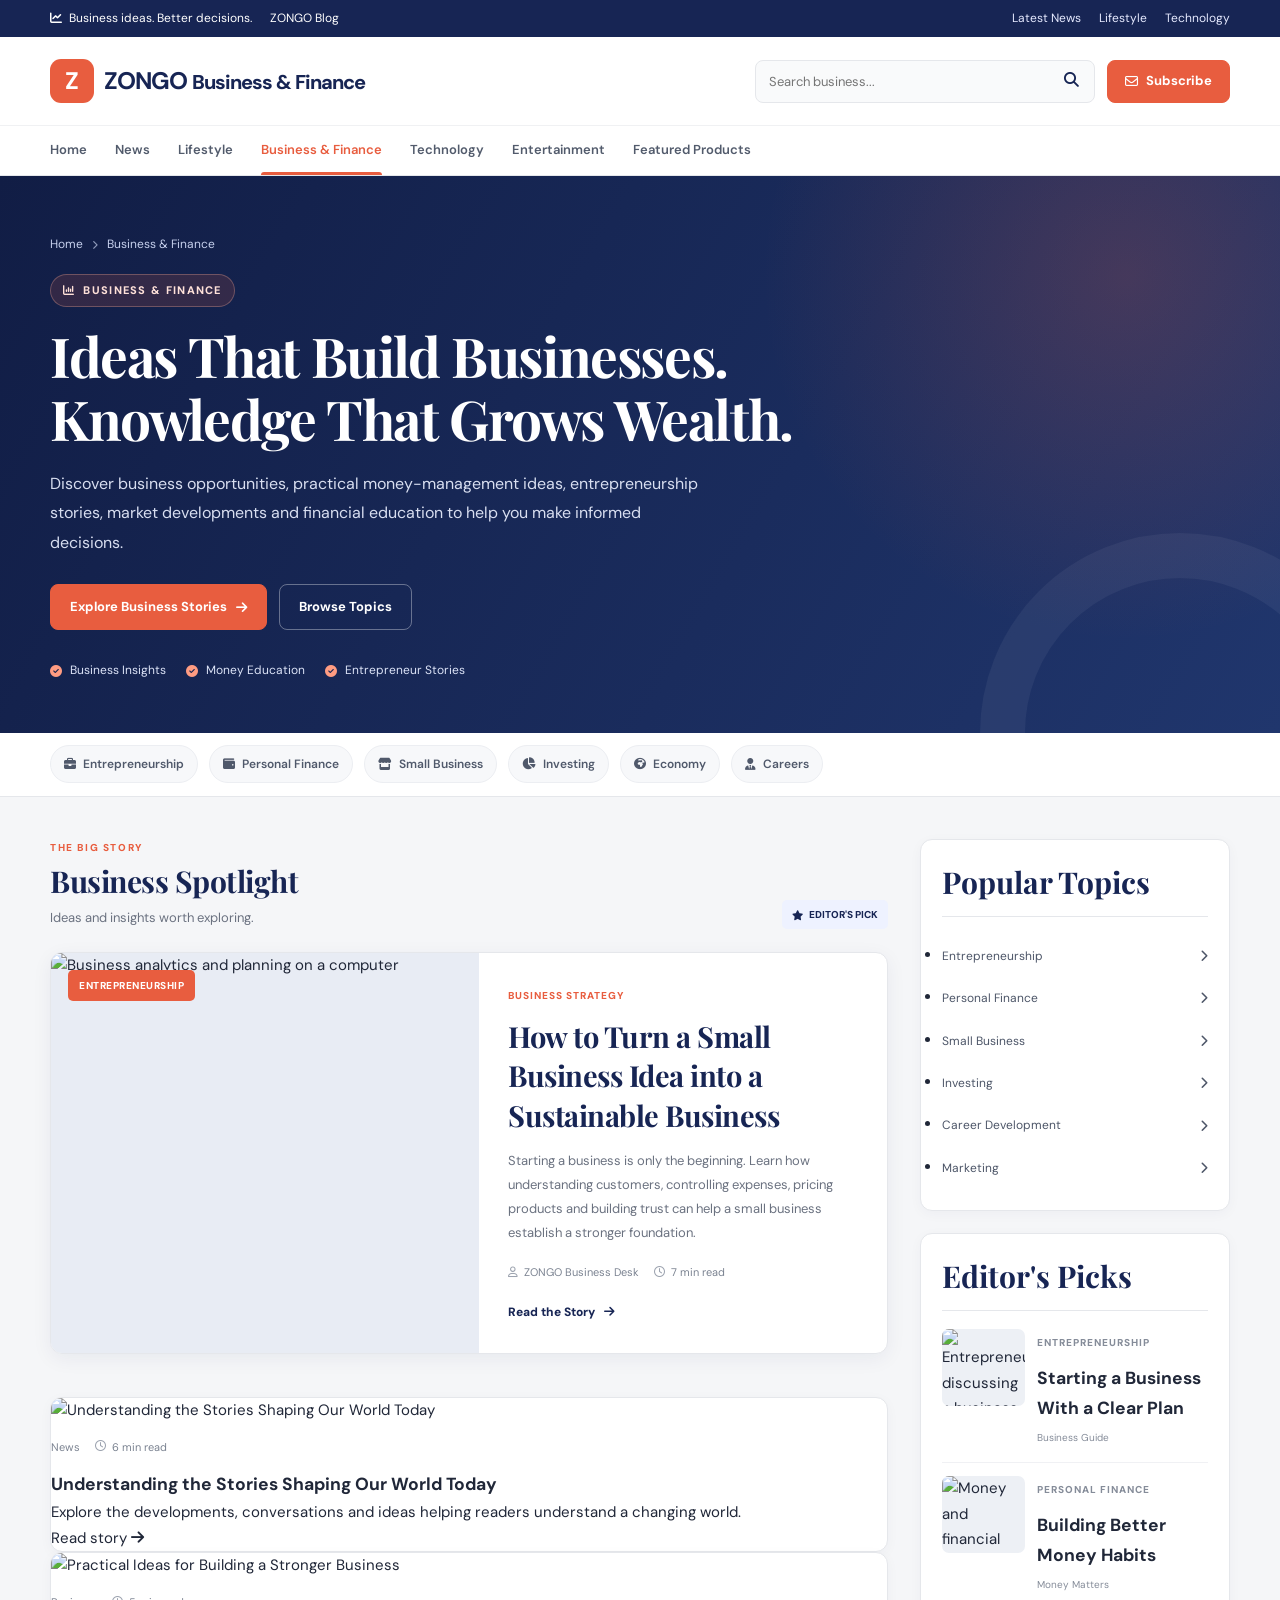
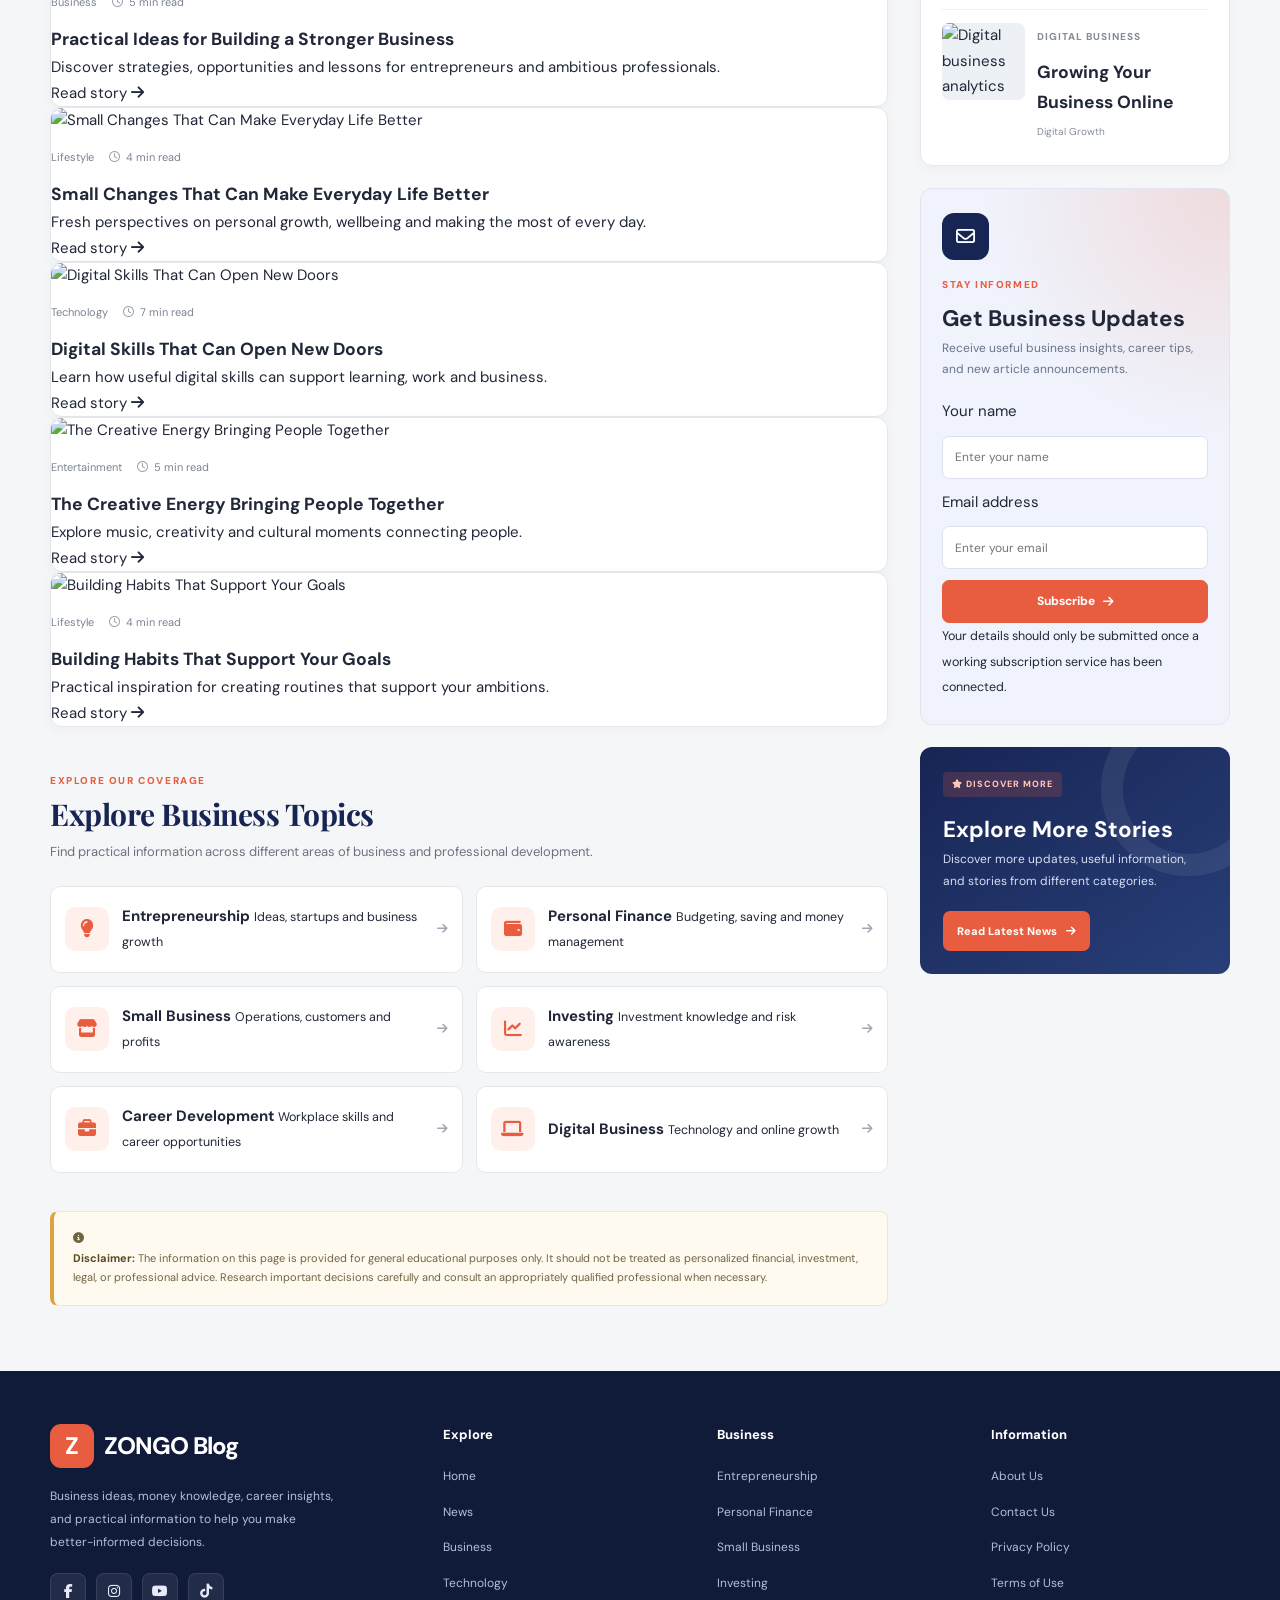
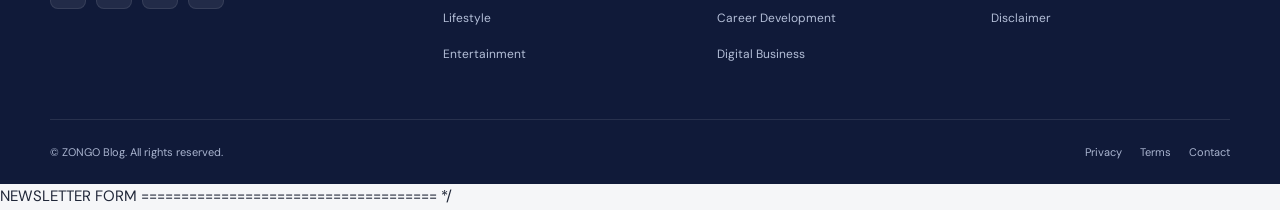
==== commit 474af514: "Refactor JavaScript code and improve newsletter form" ====
--- a/business.html
+++ b/business.html
@@ -3567,90 +3567,119 @@
        JAVASCRIPT
   ====================================== -->
 
- <script>
-     
-     /* =========================================
-   ZONGO BLOG — BUSINESS PAGE JAVASCRIPT
-   File: business.js
+          NEWSLETTER FORM
+  ===================================== */
+
+  
+<script type="module" src="script.js">
+  
+  if (newsletterForm) {
+
+    newsletterForm.addEventListener("submit", event => {
+
+      event.preventDefault();
+
+      const name = newsletterName
+        ? newsletterName.value.trim()
+        : "";
+
+      const email = newsletterEmail
+        ? newsletterEmail.value.trim()
+        : "";
+
+      /*
+        Basic client-side validation.
+
+        This does not subscribe the user or save
+/* =========================================
+   ZONGO BUSINESS PAGE — BATCH 1
+   Navigation, Search, Categories & Articles
 ========================================= */
 
-"use strict";
+import { db } from "./firebase.js";
+
+import {
+  collection,
+  addDoc,
+  serverTimestamp
+} from "https://www.gstatic.com/firebasejs/11.10.0/firebase-firestore.js";
+
 
 document.addEventListener("DOMContentLoaded", () => {
 
+  "use strict";
+
+  const $ = (selector, parent = document) =>
+    parent.querySelector(selector);
+
+  const $$ = (selector, parent = document) =>
+    [...parent.querySelectorAll(selector)];
+
+
   /* =====================================
-     ELEMENTS
+     COPYRIGHT YEAR
   ===================================== */
 
-  const menuToggle = document.getElementById("menuToggle");
-  const mainNav = document.getElementById("mainNav");
-
-  const searchForm = document.getElementById("businessSearchForm");
-  const searchInput = document.getElementById("businessSearchInput");
-
-  const searchStatus = document.getElementById("searchStatus");
-  const articleGrid = document.getElementById("articleGrid");
-  const noResults = document.getElementById("noResults");
-  const loadMoreButton = document.getElementById("loadMoreButton");
-
-  const newsletterForm = document.getElementById("newsletterForm");
-  const newsletterName = document.getElementById("newsletterName");
-  const newsletterEmail = document.getElementById("newsletterEmail");
-  const newsletterMessage = document.getElementById("newsletterMessage");
-
-  const currentYear = document.getElementById("currentYear");
+  const currentYear = $("#currentYear");
+
+  if (currentYear) {
+    currentYear.textContent = new Date().getFullYear();
+  }
+
 
   /* =====================================
      MOBILE NAVIGATION
   ===================================== */
 
-  if (menuToggle && mainNav) {
+  const menuToggle = $("#menuToggle");
+  const mainNav = $("#mainNav");
+
+  function closeMenu() {
+
+    if (!menuToggle || !mainNav) return;
+
+    mainNav.classList.remove("nav-open", "open", "active");
 
     menuToggle.setAttribute("aria-expanded", "false");
     menuToggle.setAttribute("aria-label", "Open navigation menu");
 
+    menuToggle.innerHTML = '<i class="fa-solid fa-bars"></i>';
+
+  }
+
+  function openMenu() {
+
+    if (!menuToggle || !mainNav) return;
+
+    mainNav.classList.add("nav-open");
+
+    menuToggle.setAttribute("aria-expanded", "true");
+    menuToggle.setAttribute("aria-label", "Close navigation menu");
+
+    menuToggle.innerHTML = '<i class="fa-solid fa-xmark"></i>';
+
+  }
+
+  if (menuToggle && mainNav) {
+
     menuToggle.addEventListener("click", () => {
 
-      const isOpen = mainNav.classList.toggle("nav-open");
-
-      menuToggle.setAttribute("aria-expanded", String(isOpen));
-
-      menuToggle.setAttribute(
-        "aria-label",
-        isOpen ? "Close navigation menu" : "Open navigation menu"
-      );
-
-      const icon = menuToggle.querySelector("i");
-
-      if (icon) {
-        icon.classList.toggle("fa-bars", !isOpen);
-        icon.classList.toggle("fa-xmark", isOpen);
+      const isOpen = mainNav.classList.contains("nav-open");
+
+      if (isOpen) {
+        closeMenu();
+      } else {
+        openMenu();
       }
 
     });
 
-    // Close the menu after a navigation link is selected.
-    mainNav.querySelectorAll("a").forEach(link => {
-
-      link.addEventListener("click", () => {
-
-        mainNav.classList.remove("nav-open");
-
-        menuToggle.setAttribute("aria-expanded", "false");
-        menuToggle.setAttribute("aria-label", "Open navigation menu");
-
-        const icon = menuToggle.querySelector("i");
-
-        if (icon) {
-          icon.classList.add("fa-bars");
-          icon.classList.remove("fa-xmark");
-        }
-
-      });
+    $$("#mainNav a").forEach(link => {
+
+      link.addEventListener("click", closeMenu);
 
     });
 
-    // Close the menu when the user taps outside it.
     document.addEventListener("click", event => {
 
       if (
@@ -3658,79 +3687,57 @@
         !mainNav.contains(event.target) &&
         !menuToggle.contains(event.target)
       ) {
-
-        mainNav.classList.remove("nav-open");
-
-        menuToggle.setAttribute("aria-expanded", "false");
-        menuToggle.setAttribute("aria-label", "Open navigation menu");
-
-        const icon = menuToggle.querySelector("i");
-
-        if (icon) {
-          icon.classList.add("fa-bars");
-          icon.classList.remove("fa-xmark");
-        }
-
+        closeMenu();
       }
 
     });
 
-  }
+    document.addEventListener("keydown", event => {
+
+      if (event.key === "Escape") {
+        closeMenu();
+      }
+
+    });
+
+  }
+
 
   /* =====================================
-     COPYRIGHT YEAR
+     ARTICLE SEARCH
   ===================================== */
 
-  if (currentYear) {
-    currentYear.textContent = new Date().getFullYear();
-  }
+  const searchForm = $("#businessSearchForm");
+  const searchInput = $("#businessSearchInput");
+  const searchStatus = $("#searchStatus");
+
+  const articleGrid = $("#articleGrid");
+  const noResults = $("#noResults");
+  const loadMoreButton = $("#loadMoreButton");
+  const clearSearchButton = $("#clearSearchButton");
+
+  const featuredArticle = $(".featured-article");
+
+  const articleCards = articleGrid
+    ? $$(".article-card.searchable-article", articleGrid)
+    : [];
+
+  const affiliateUnits = articleGrid
+    ? $$(".affiliate-unit", articleGrid)
+    : [];
+
+  const ARTICLES_PER_PAGE = 6;
+
+  let currentSearch = "";
+  let currentCategory = "all";
+  let visibleLimit = ARTICLES_PER_PAGE;
+
 
   /* =====================================
-     ARTICLE SEARCH AND FILTERING
+     ARTICLE SEARCH TEXT
   ===================================== */
 
-  const searchableArticles = Array.from(
-    document.querySelectorAll(".searchable-article")
-  );
-
-  const articleCards = articleGrid
-    ? Array.from(articleGrid.querySelectorAll(".article-card"))
-    : [];
-
-  const affiliateUnits = articleGrid
-    ? Array.from(articleGrid.querySelectorAll(".affiliate-unit"))
-    : [];
-
-  const articlesPerPage = 6;
-
-  let visibleArticleLimit = articlesPerPage;
-  let currentSearch = "";
-  let currentCategory = "";
-
-  /*
-    Read article information from each article card.
-    Search includes the title, description, category,
-    metadata and searchable text inside the card.
-  */
-
-  function getSearchText(element) {
-
-    const extraKeywords = element.dataset.keywords || "";
-    const extraCategory = element.dataset.category || "";
-
-    return [
-      element.textContent || "",
-      extraKeywords,
-      extraCategory
-    ]
-      .join(" ")
-      .toLowerCase()
-      .replace(/\s+/g, " ")
-      .trim();
-
-  }
-
-  function normalizeText(value) {
+  function normalize(value) {
 
     return String(value || "")
       .toLowerCase()
@@ -3739,159 +3746,138 @@
 
   }
 
-  function getArticleCategory(element) {
-
-    if (element.dataset.category) {
-      return normalizeText(element.dataset.category);
-    }
-
-    const categoryElement = element.querySelector(".article-category");
-
-    return normalizeText(
-      categoryElement ? categoryElement.textContent : ""
-    );
-
-  }
-
-  /*
-    Match a search query against the article text.
-  */
-
-  function matchesSearch(element, query) {
-
-    if (!query) {
+  function getSearchableText(article) {
+
+    return normalize([
+      article.innerText || article.textContent || "",
+      article.dataset.category || "",
+      article.dataset.keywords || "",
+      article.dataset.search || ""
+    ].join(" "));
+
+  }
+
+  function matchesSearch(article) {
+
+    if (!currentSearch) return true;
+
+    const text = getSearchableText(article);
+
+    const words = currentSearch
+      .split(/\s+/)
+      .filter(Boolean);
+
+    return words.every(word => text.includes(word));
+
+  }
+
+
+  /* =====================================
+     CATEGORY MATCHING
+  ===================================== */
+
+  function matchesCategory(article) {
+
+    if (!currentCategory || currentCategory === "all") {
       return true;
     }
 
-    const searchableText = getSearchText(element);
-
-    const terms = query
-      .split(/\s+/)
-      .filter(Boolean);
-
-    return terms.every(term => searchableText.includes(term));
-
-  }
-
-  /*
-    Match the selected category.
-
-    If a category link has a data-category attribute,
-    that value is used first.
-  */
-
-  function matchesCategory(element, category) {
-
-    if (!category || category === "all") {
-      return true;
+    const category = normalize(article.dataset.category || "");
+
+    const categoryWords = category.split(/\s+/);
+
+    return categoryWords.includes(currentCategory);
+
+  }
+
+
+  /* =====================================
+     UPDATE ARTICLE GRID
+  ===================================== */
+
+  function updateArticles() {
+
+    let matchingCards = [];
+    let featuredMatches = false;
+
+    const filteringActive =
+      Boolean(currentSearch) ||
+      currentCategory !== "all";
+
+
+    /* FEATURED ARTICLE */
+
+    if (featuredArticle) {
+
+      featuredMatches =
+        matchesSearch(featuredArticle) &&
+        matchesCategory(featuredArticle);
+
+      featuredArticle.hidden = !featuredMatches;
+
     }
 
-    const articleCategory = getArticleCategory(element);
-    const normalizedCategory = normalizeText(category);
-
-    return (
-      articleCategory.includes(normalizedCategory) ||
-      getSearchText(element).includes(normalizedCategory)
-    );
-
-  }
-
-  /*
-    Apply search, category filtering and pagination.
-  */
-
-  function updateArticles() {
-
-    const featuredArticle = document.querySelector(".featured-article");
-
-    let matchedCards = [];
-    let matchedFeatured = false;
-
-    // Featured article is filtered separately.
-    if (featuredArticle) {
-
-      matchedFeatured =
-        matchesSearch(featuredArticle, currentSearch) &&
-        matchesCategory(featuredArticle, currentCategory);
-
-      featuredArticle.hidden = !matchedFeatured;
-
-    }
-
-    // Find all matching regular article cards.
-    articleCards.forEach(card => {
+
+    /* REGULAR ARTICLES */
+
+    articleCards.forEach(article => {
 
       const matches =
-        matchesSearch(card, currentSearch) &&
-        matchesCategory(card, currentCategory);
+        matchesSearch(article) &&
+        matchesCategory(article);
 
       if (matches) {
-        matchedCards.push(card);
+        matchingCards.push(article);
       }
 
     });
 
-    /*
-      When searching or filtering a category,
-      show every matching article instead of limiting
-      the results to the first page.
-    */
-
-    const isFiltering = Boolean(currentSearch || currentCategory);
-
-    const displayLimit = isFiltering
-      ? matchedCards.length
-      : visibleArticleLimit;
-
-    const cardsToShow = matchedCards.slice(0, displayLimit);
-
-    articleCards.forEach(card => {
-
-      card.hidden = !cardsToShow.includes(card);
+
+    /* PAGINATION */
+
+    const cardsToShow = filteringActive
+      ? matchingCards
+      : matchingCards.slice(0, visibleLimit);
+
+    articleCards.forEach(article => {
+
+      article.hidden = !cardsToShow.includes(article);
 
     });
 
-    /*
-      Show affiliate units only when the user isn't
-      searching or filtering.
-
-      Affiliate units are promotional content, not
-      regular articles, so they won't distort search.
-    */
+
+    /* AFFILIATE CONTENT */
 
     affiliateUnits.forEach(unit => {
 
-      unit.hidden = isFiltering;
+      unit.hidden = filteringActive;
 
     });
 
-    // Show the empty-state message when nothing matches.
+
+    /* EMPTY RESULTS */
+
     const hasResults =
-      matchedCards.length > 0 ||
-      matchedFeatured;
+      matchingCards.length > 0 ||
+      featuredMatches;
 
     if (noResults) {
       noResults.hidden = hasResults;
     }
 
-    // Update the search status.
+
+    /* SEARCH STATUS */
+
     if (searchStatus) {
 
-      if (currentSearch || currentCategory) {
-
-        const totalResults =
-          matchedCards.length + (matchedFeatured ? 1 : 0);
-
-        if (totalResults === 0) {
-
-          searchStatus.textContent = "No matching articles found.";
-
-        } else {
-
-          searchStatus.textContent =
-            `${totalResults} matching article${totalResults === 1 ? "" : "s"} found.`;
-
-        }
+      if (filteringActive) {
+
+        const resultCount =
+          matchingCards.length + (featuredMatches ? 1 : 0);
+
+        searchStatus.textContent = resultCount
+          ? `${resultCount} matching ${resultCount === 1 ? "article" : "articles"} found.`
+          : "No matching articles found. Try another search.";
 
       } else {
 
@@ -3901,11 +3887,14 @@
 
     }
 
-    // Hide Load More when all matching cards are visible.
+
+    /* LOAD MORE */
+
     if (loadMoreButton) {
 
-      const hasMore = !isFiltering &&
-        matchedCards.length > visibleArticleLimit;
+      const hasMore =
+        !filteringActive &&
+        matchingCards.length > visibleLimit;
 
       loadMoreButton.hidden = !hasMore;
 
@@ -3913,9 +3902,20 @@
 
   }
 
-  /*
-    Handle the search form.
-  */
+
+  /* =====================================
+     SEARCH FORM
+  ===================================== */
+
+  function performSearch() {
+
+    currentSearch = normalize(searchInput?.value || "");
+
+    visibleLimit = ARTICLES_PER_PAGE;
+
+    updateArticles();
+
+  }
 
   if (searchForm && searchInput) {
 
@@ -3923,17 +3923,15 @@
 
       event.preventDefault();
 
-      currentSearch = normalizeText(searchInput.value);
-
-      visibleArticleLimit = articlesPerPage;
-
-      updateArticles();
-
-      const latestSection = document.getElementById("latest");
-
-      if (latestSection) {
-
-        latestSection.scrollIntoView({
+      currentCategory = "all";
+
+      performSearch();
+
+      const latestArticles = $("#latestArticles");
+
+      if (latestArticles) {
+
+        latestArticles.scrollIntoView({
           behavior: "smooth",
           block: "start"
         });
@@ -3942,63 +3940,70 @@
 
     });
 
-    /*
-      Also update results while typing.
-    */
-
     searchInput.addEventListener("input", () => {
 
-      currentSearch = normalizeText(searchInput.value);
-
-      visibleArticleLimit = articlesPerPage;
-
-      updateArticles();
+      currentCategory = "all";
+
+      performSearch();
 
     });
 
   }
 
+
   /* =====================================
-     CATEGORY FILTERING
+     CLEAR SEARCH
   ===================================== */
 
-  const categoryLinks = document.querySelectorAll(
-    "[data-business-category]"
-  );
-
-  categoryLinks.forEach(link => {
-
-    link.addEventListener("click", event => {
-
-      const category = link.dataset.businessCategory;
-
-      if (!category) {
-        return;
-      }
-
-      /*
-        Only intercept category links explicitly marked
-        with data-business-category.
-      */
-
-      event.preventDefault();
-
-      currentCategory = normalizeText(category);
-
-      visibleArticleLimit = articlesPerPage;
-
-      // Clear the search input when switching categories.
+  if (clearSearchButton) {
+
+    clearSearchButton.addEventListener("click", () => {
+
       currentSearch = "";
+      currentCategory = "all";
+      visibleLimit = ARTICLES_PER_PAGE;
 
       if (searchInput) {
         searchInput.value = "";
       }
 
-      // Update active category appearance.
-      categoryLinks.forEach(categoryLink => {
-
-        categoryLink.classList.remove("active");
-        categoryLink.removeAttribute("aria-current");
+      updateArticles();
+
+    });
+
+  }
+
+
+  /* =====================================
+     CATEGORY LINKS
+  ===================================== */
+
+  const categoryLinks = $$("[data-business-category]");
+
+  categoryLinks.forEach(link => {
+
+    link.addEventListener("click", event => {
+
+      const category = normalize(
+        link.dataset.businessCategory
+      );
+
+      if (!category) return;
+
+      event.preventDefault();
+
+      currentCategory = category;
+      currentSearch = "";
+      visibleLimit = ARTICLES_PER_PAGE;
+
+      if (searchInput) {
+        searchInput.value = "";
+      }
+
+      categoryLinks.forEach(item => {
+
+        item.classList.remove("active");
+        item.removeAttribute("aria-current");
 
       });
 
@@ -4007,11 +4012,11 @@
 
       updateArticles();
 
-      const latestSection = document.getElementById("latest");
-
-      if (latestSection) {
-
-        latestSection.scrollIntoView({
+      const latestArticles = $("#latestArticles");
+
+      if (latestArticles) {
+
+        latestArticles.scrollIntoView({
           behavior: "smooth",
           block: "start"
         });
@@ -4022,6 +4027,7 @@
 
   });
 
+
   /* =====================================
      LOAD MORE ARTICLES
   ===================================== */
@@ -4030,7 +4036,7 @@
 
     loadMoreButton.addEventListener("click", () => {
 
-      visibleArticleLimit += articlesPerPage;
+      visibleLimit += ARTICLES_PER_PAGE;
 
       updateArticles();
 
@@ -4038,30 +4044,78 @@
 
   }
 
+
   /* =====================================
-     NEWSLETTER FORM
+     BATCH 2 CONTINUES BELOW
   ===================================== */
 
+    /* =====================================
+     NEWSLETTER — FIREBASE FIRESTORE
+     Collection: newsletterSubscribers
+  ===================================== */
+
+  const newsletterForm = $("#newsletterForm");
+
+  const newsletterName = $("#newsletterName");
+  const newsletterEmail = $("#newsletterEmail");
+  const newsletterMessage = $("#newsletterMessage");
+
   if (newsletterForm) {
 
-    newsletterForm.addEventListener("submit", event => {
+    const submitButton = newsletterForm.querySelector(
+      'button[type="submit"]'
+    );
+
+    let isSubmitting = false;
+
+
+    /* SHOW NEWSLETTER MESSAGE */
+
+    function showNewsletterMessage(message, type = "info") {
+
+      if (!newsletterMessage) return;
+
+      newsletterMessage.textContent = message;
+
+      newsletterMessage.setAttribute("role", "status");
+      newsletterMessage.setAttribute("aria-live", "polite");
+
+      if (type === "success") {
+
+        newsletterMessage.style.color = "#15803d";
+
+      } else if (type === "error") {
+
+        newsletterMessage.style.color = "#b42318";
+
+      } else {
+
+        newsletterMessage.style.color = "#344563";
+
+      }
+
+    }
+
+
+    /* SUBMIT NEWSLETTER */
+
+    newsletterForm.addEventListener("submit", async event => {
 
       event.preventDefault();
+
+      if (isSubmitting) return;
+
 
       const name = newsletterName
         ? newsletterName.value.trim()
         : "";
 
       const email = newsletterEmail
-        ? newsletterEmail.value.trim()
+        ? newsletterEmail.value.trim().toLowerCase()
         : "";
 
-      /*
-        Basic client-side validation.
-
-        This does not subscribe the user or save
-        their email address to a database.
-      */
+
+      /* VALIDATE NAME */
 
       if (!name) {
 
@@ -4070,94 +4124,235 @@
           "error"
         );
 
-        if (newsletterName) {
-          newsletterName.focus();
-        }
+        newsletterName?.focus();
 
         return;
 
       }
 
-      if (!email) {
+      if (name.length > 100) {
 
         showNewsletterMessage(
-          "Please enter your email address.",
+          "Your name must be 100 characters or fewer.",
           "error"
         );
 
-        if (newsletterEmail) {
-          newsletterEmail.focus();
-        }
+        newsletterName?.focus();
 
         return;
 
       }
 
+
+      /* VALIDATE EMAIL */
+
       const emailPattern = /^[^\s@]+@[^\s@]+\.[^\s@]+$/;
 
-      if (!emailPattern.test(email)) {
+      if (!email || !emailPattern.test(email) || email.length > 254) {
 
         showNewsletterMessage(
           "Please enter a valid email address.",
           "error"
         );
 
-        if (newsletterEmail) {
-          newsletterEmail.focus();
-        }
+        newsletterEmail?.focus();
 
         return;
 
       }
 
+
+      /* LOADING STATE */
+
+      const originalButtonHTML = submitButton
+        ? submitButton.innerHTML
+        : "";
+
+      isSubmitting = true;
+
+      if (submitButton) {
+
+        submitButton.disabled = true;
+
+        submitButton.innerHTML =
+          '<i class="fa-solid fa-spinner fa-spin"></i> Subscribing...';
+
+      }
+
+      if (newsletterName) {
+        newsletterName.disabled = true;
+      }
+
+      if (newsletterEmail) {
+        newsletterEmail.disabled = true;
+      }
+
       showNewsletterMessage(
-        "Your details are valid, but newsletter subscriptions are not connected yet.",
+        "Saving your subscription...",
         "info"
       );
 
+
+      try {
+
+        /* SAVE TO FIRESTORE */
+
+        await addDoc(
+          collection(db, "newsletterSubscribers"),
+          {
+            name: name,
+            email: email,
+
+            status: "active",
+
+            source: "business-page",
+
+            page: window.location.pathname,
+
+            subscribedAt: serverTimestamp(),
+            createdAt: serverTimestamp()
+          }
+        );
+
+
+        /* SUCCESS */
+
+        showNewsletterMessage(
+          "Thank you for subscribing! Your details have been saved successfully.",
+          "success"
+        );
+
+        newsletterForm.reset();
+
+
+      } catch (error) {
+
+        console.error(
+          "ZONGO Business newsletter subscription error:",
+          error
+        );
+
+
+        if (
+          error.code === "permission-denied" ||
+          error.code === "firestore/permission-denied"
+        ) {
+
+          showNewsletterMessage(
+            "We could not save your subscription because Firebase denied permission. Check your Firestore security rules.",
+            "error"
+          );
+
+        } else if (
+          error.code === "unavailable" ||
+          error.code === "firestore/unavailable"
+        ) {
+
+          showNewsletterMessage(
+            "The subscription service is temporarily unavailable. Please try again.",
+            "error"
+          );
+
+        } else {
+
+          showNewsletterMessage(
+            "Your subscription could not be saved. Please check your internet connection and try again.",
+            "error"
+          );
+
+        }
+
+      } finally {
+
+        isSubmitting = false;
+
+        if (submitButton) {
+
+          submitButton.disabled = false;
+
+          submitButton.innerHTML =
+            originalButtonHTML || "Subscribe";
+
+        }
+
+        if (newsletterName) {
+          newsletterName.disabled = false;
+        }
+
+        if (newsletterEmail) {
+          newsletterEmail.disabled = false;
+        }
+
+      }
+
     });
 
   }
 
-  function showNewsletterMessage(message, type) {
-
-    if (!newsletterMessage) {
-      return;
-    }
-
-    newsletterMessage.textContent = message;
-
-    newsletterMessage.setAttribute("role", "status");
-
-    if (type === "error") {
-
-      newsletterMessage.style.color = "#b42318";
-
-    } else if (type === "success") {
-
-      newsletterMessage.style.color = "#157347";
-
-    } else {
-
-      newsletterMessage.style.color = "#344563";
-
-    }
-
-  }
 
   /* =====================================
-     PREVENT EMPTY HASH JUMPS
+     IMAGE ERROR HANDLING
   ===================================== */
 
-  document.querySelectorAll('a[href="#"]').forEach(link => {
+  $$("img").forEach(img => {
+
+    img.addEventListener("error", () => {
+
+      img.dataset.imageError = "true";
+
+      img.style.backgroundColor = "#e9edf2";
+
+      img.style.objectFit = "contain";
+
+    }, { once: true });
+
+  });
+
+
+  /* =====================================
+     SMOOTH INTERNAL LINKS
+  ===================================== */
+
+  $$('a[href^="#"]').forEach(link => {
 
     link.addEventListener("click", event => {
 
+      const href = link.getAttribute("href");
+
+      if (!href || href === "#") {
+        event.preventDefault();
+        return;
+      }
+
+      /*
+        Leave category filters to their own handler.
+      */
+
+      if (link.hasAttribute("data-business-category")) {
+        return;
+      }
+
+      let target;
+
+      try {
+        target = document.querySelector(href);
+      } catch {
+        return;
+      }
+
+      if (!target) return;
+
       event.preventDefault();
 
+      target.scrollIntoView({
+        behavior: "smooth",
+        block: "start"
+      });
+
     });
 
   });
+
 
   /* =====================================
      INITIALIZE PAGE
@@ -4165,15 +4360,12 @@
 
   updateArticles();
 
+  console.log(
+    "ZONGO Business page JavaScript initialized successfully."
+  );
+
 });
-
-
-     
- </script>
- 
- <script type="module" src="script.js"></script>
- 
- 
+      </script>
  
 </body>
 </html>
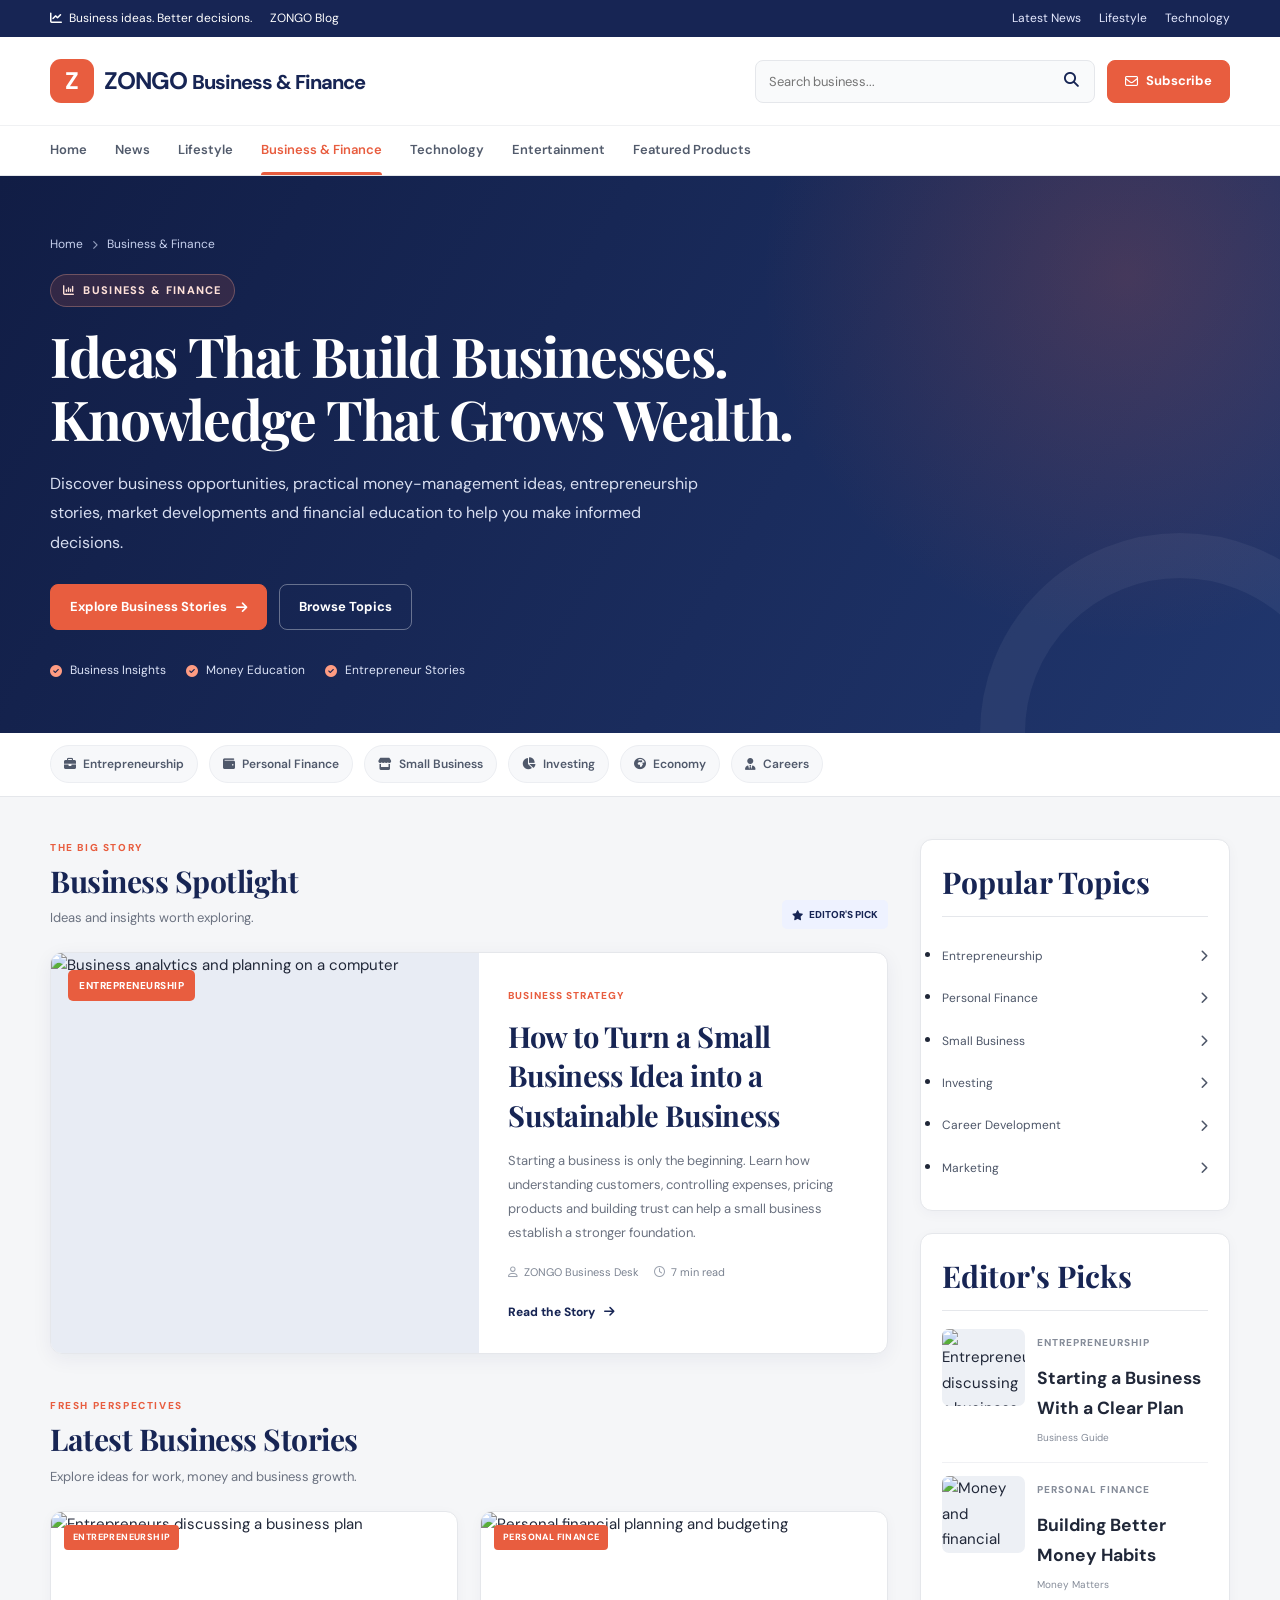
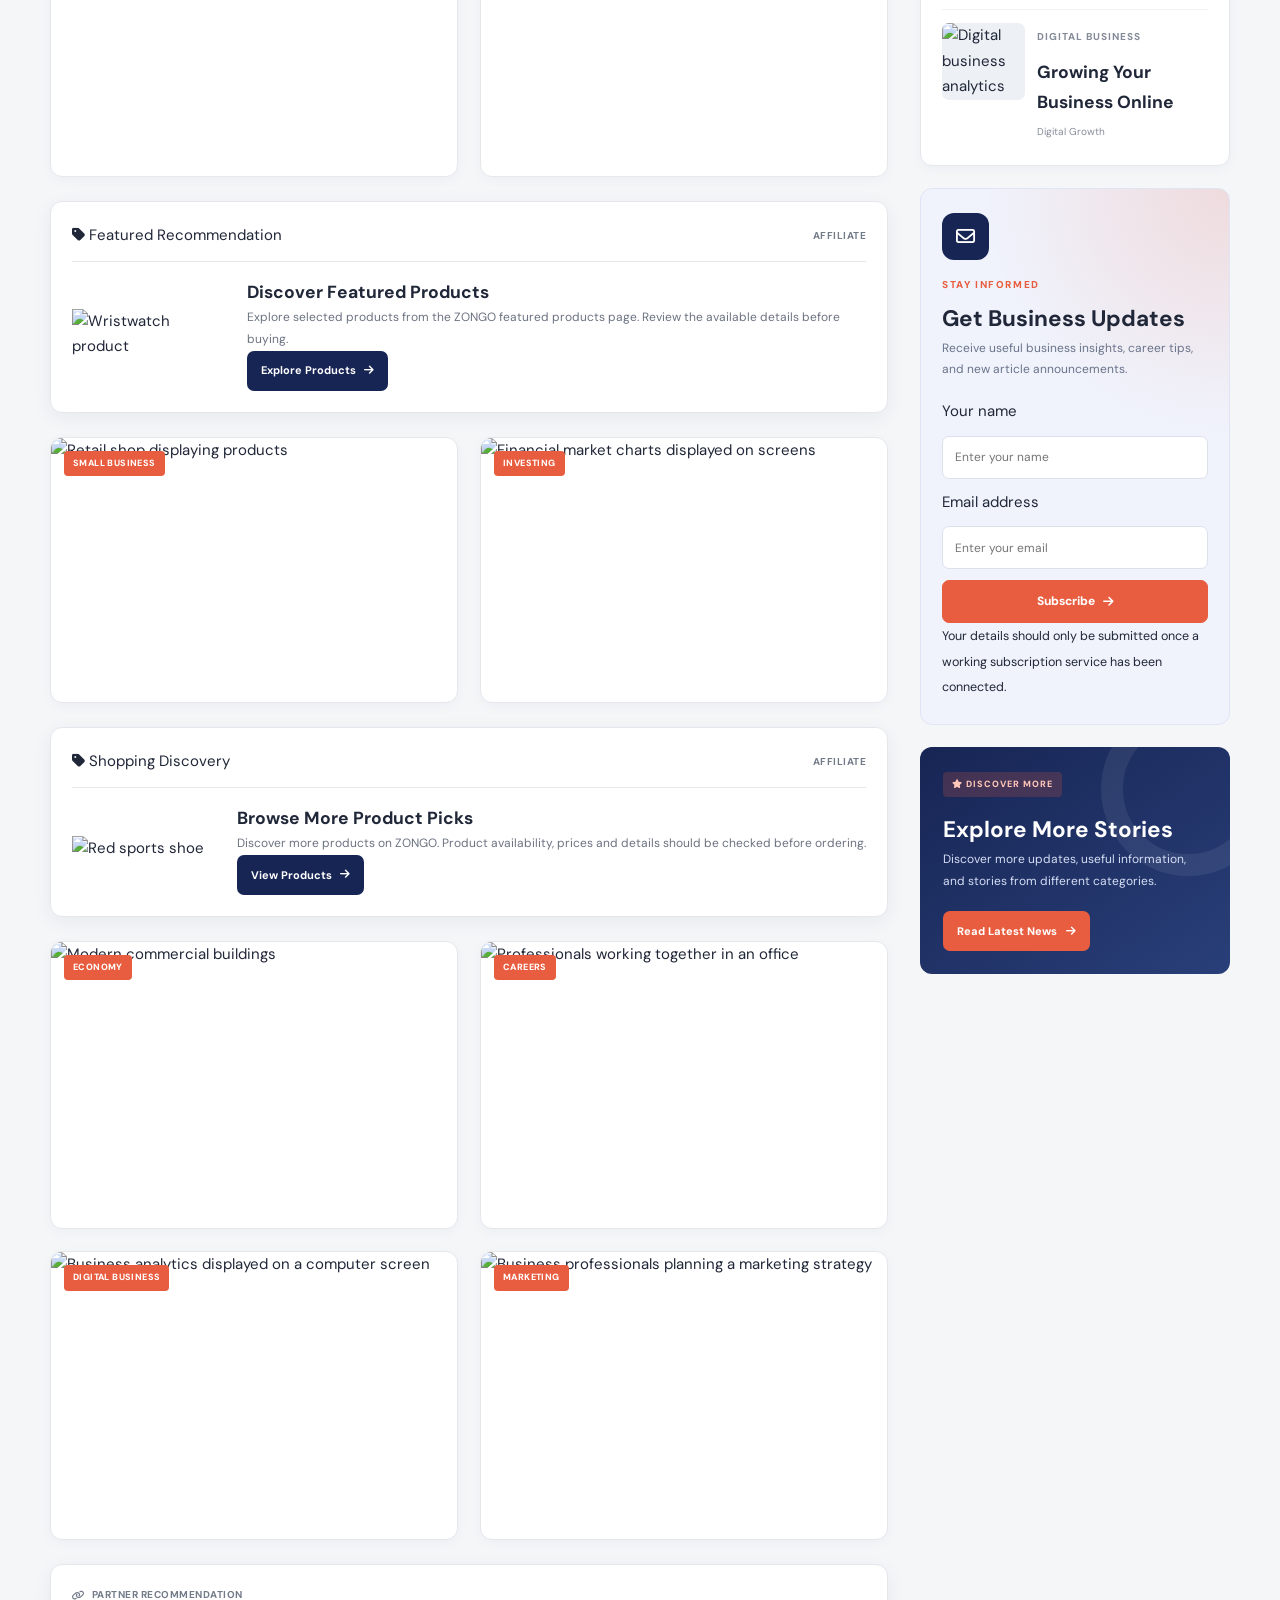
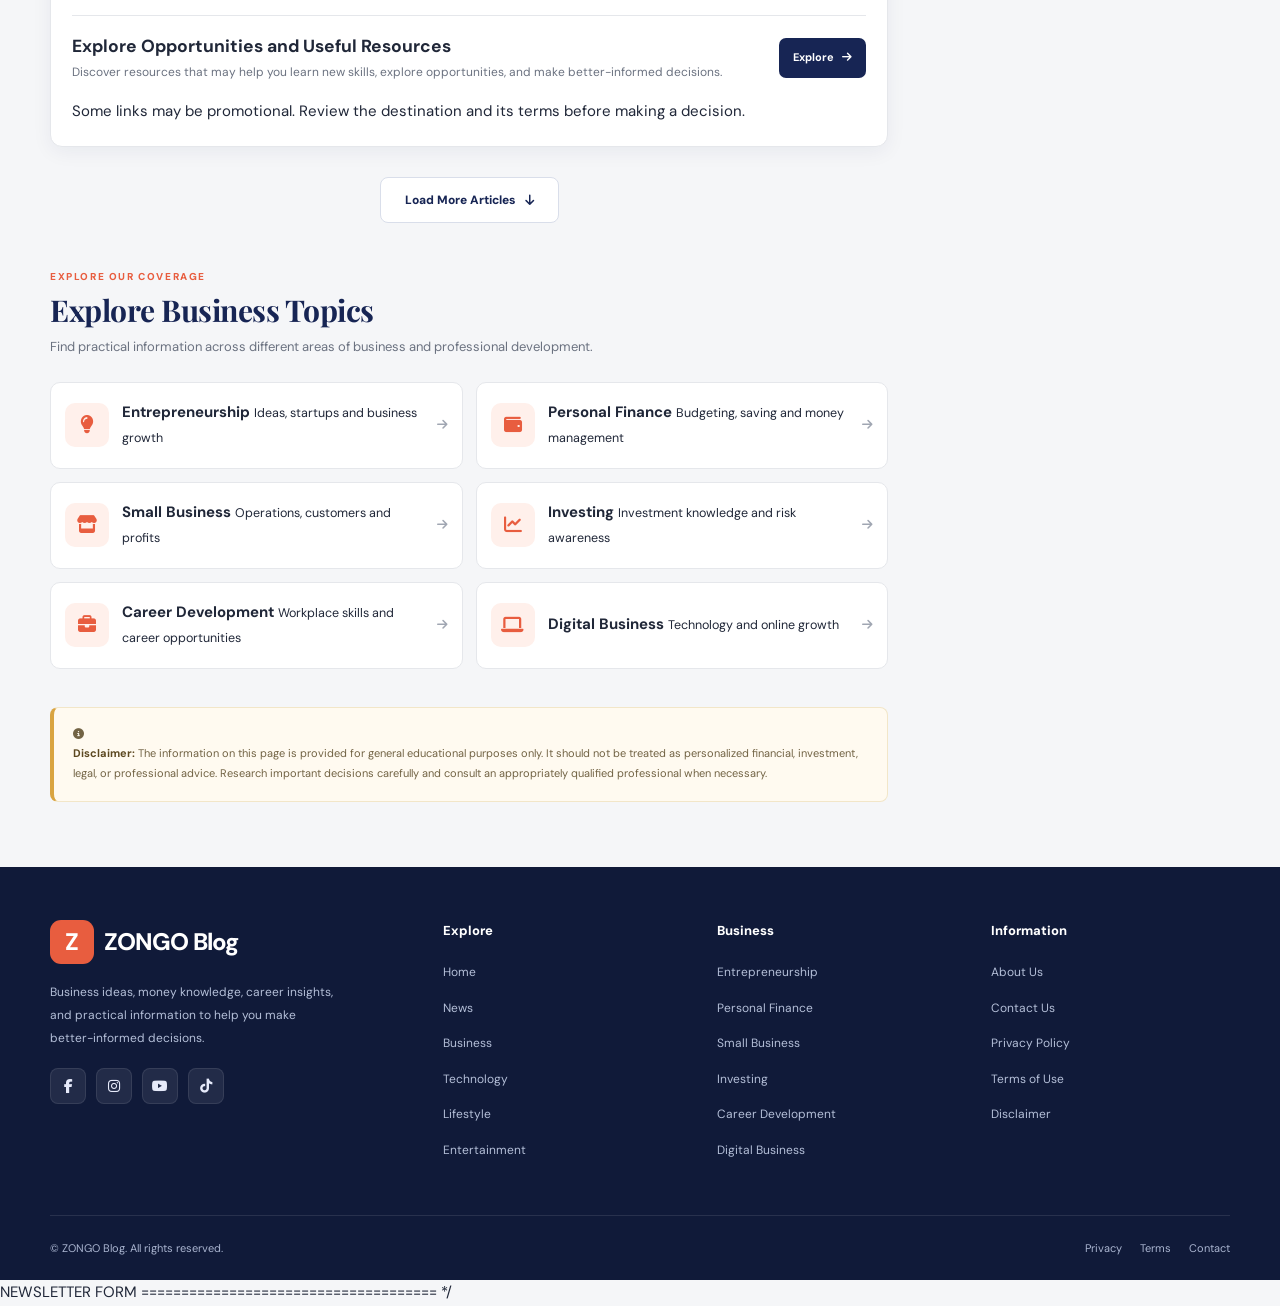
==== commit 304d2c27: "Update business.html" ====
--- a/business.html
+++ b/business.html
@@ -3571,7 +3571,7 @@
   ===================================== */
 
   
-<script type="module" src="script.js">
+<script type="module">
   
   if (newsletterForm) {
 
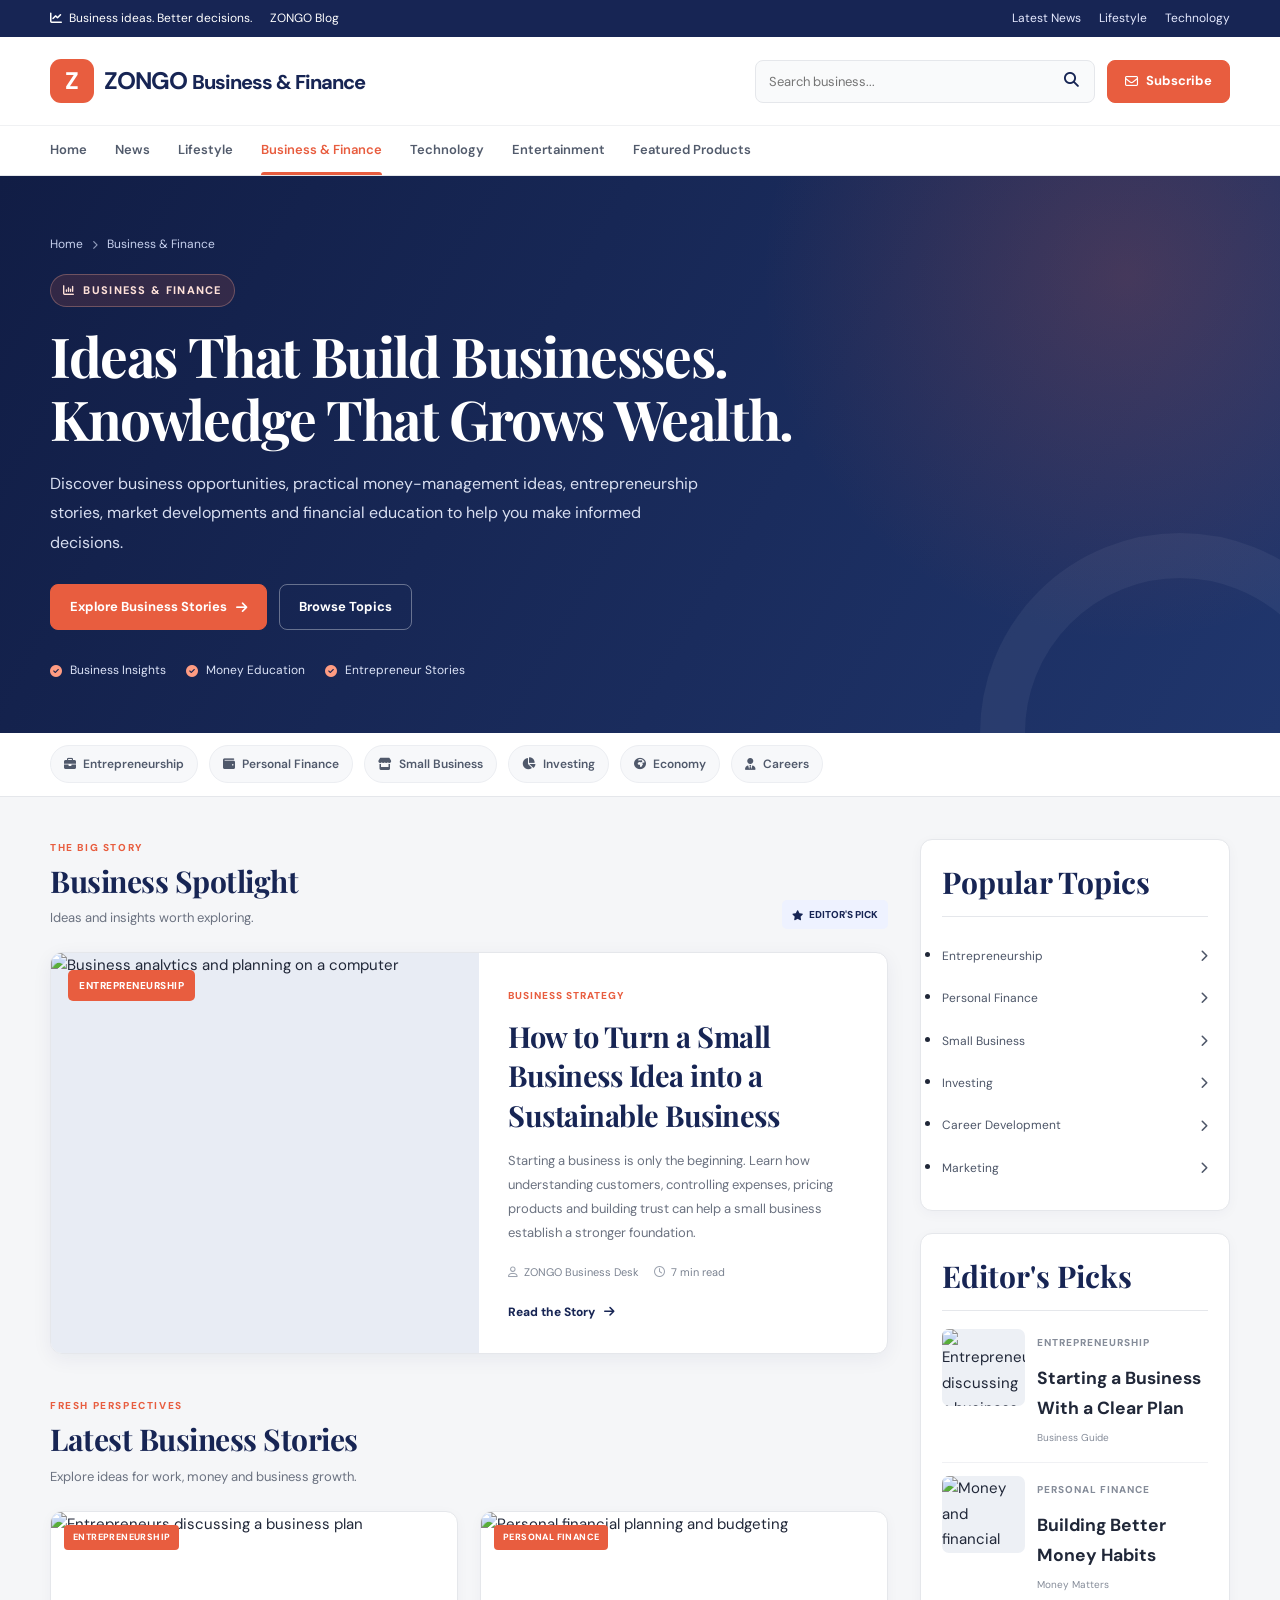
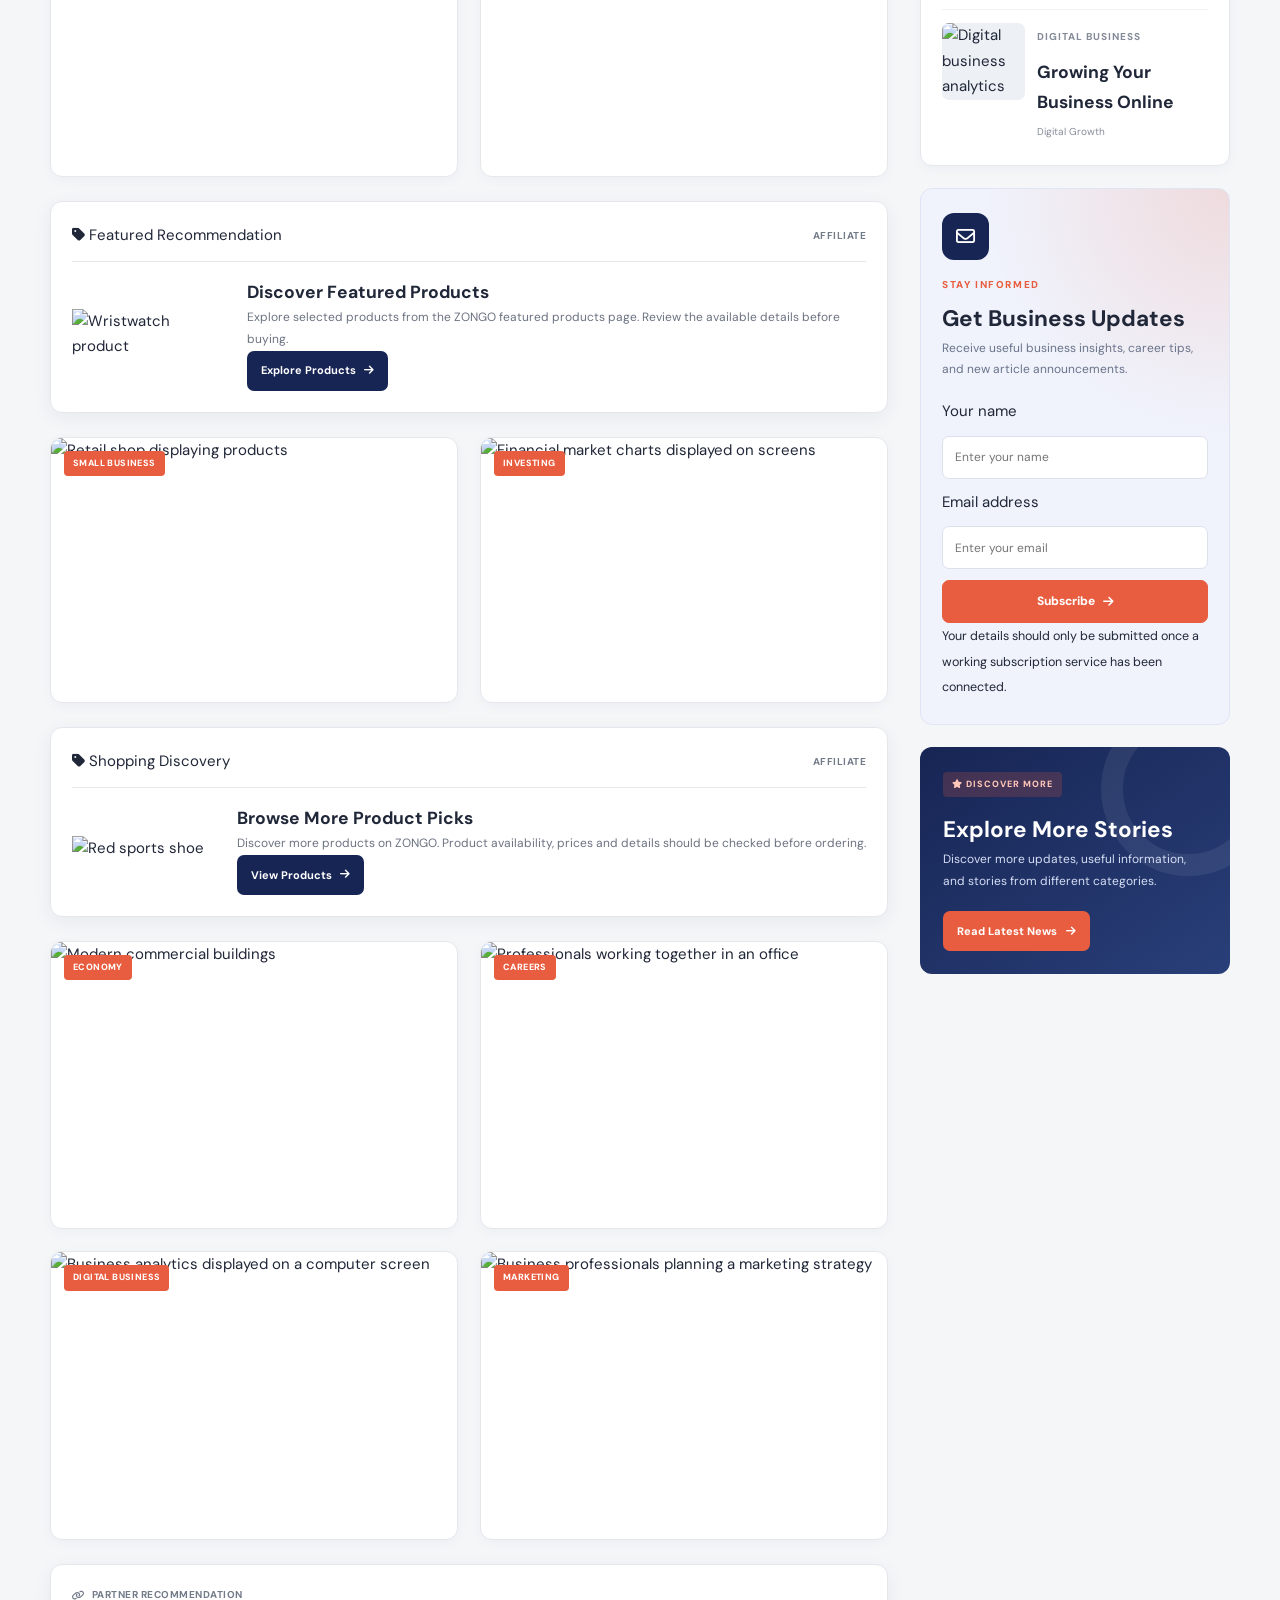
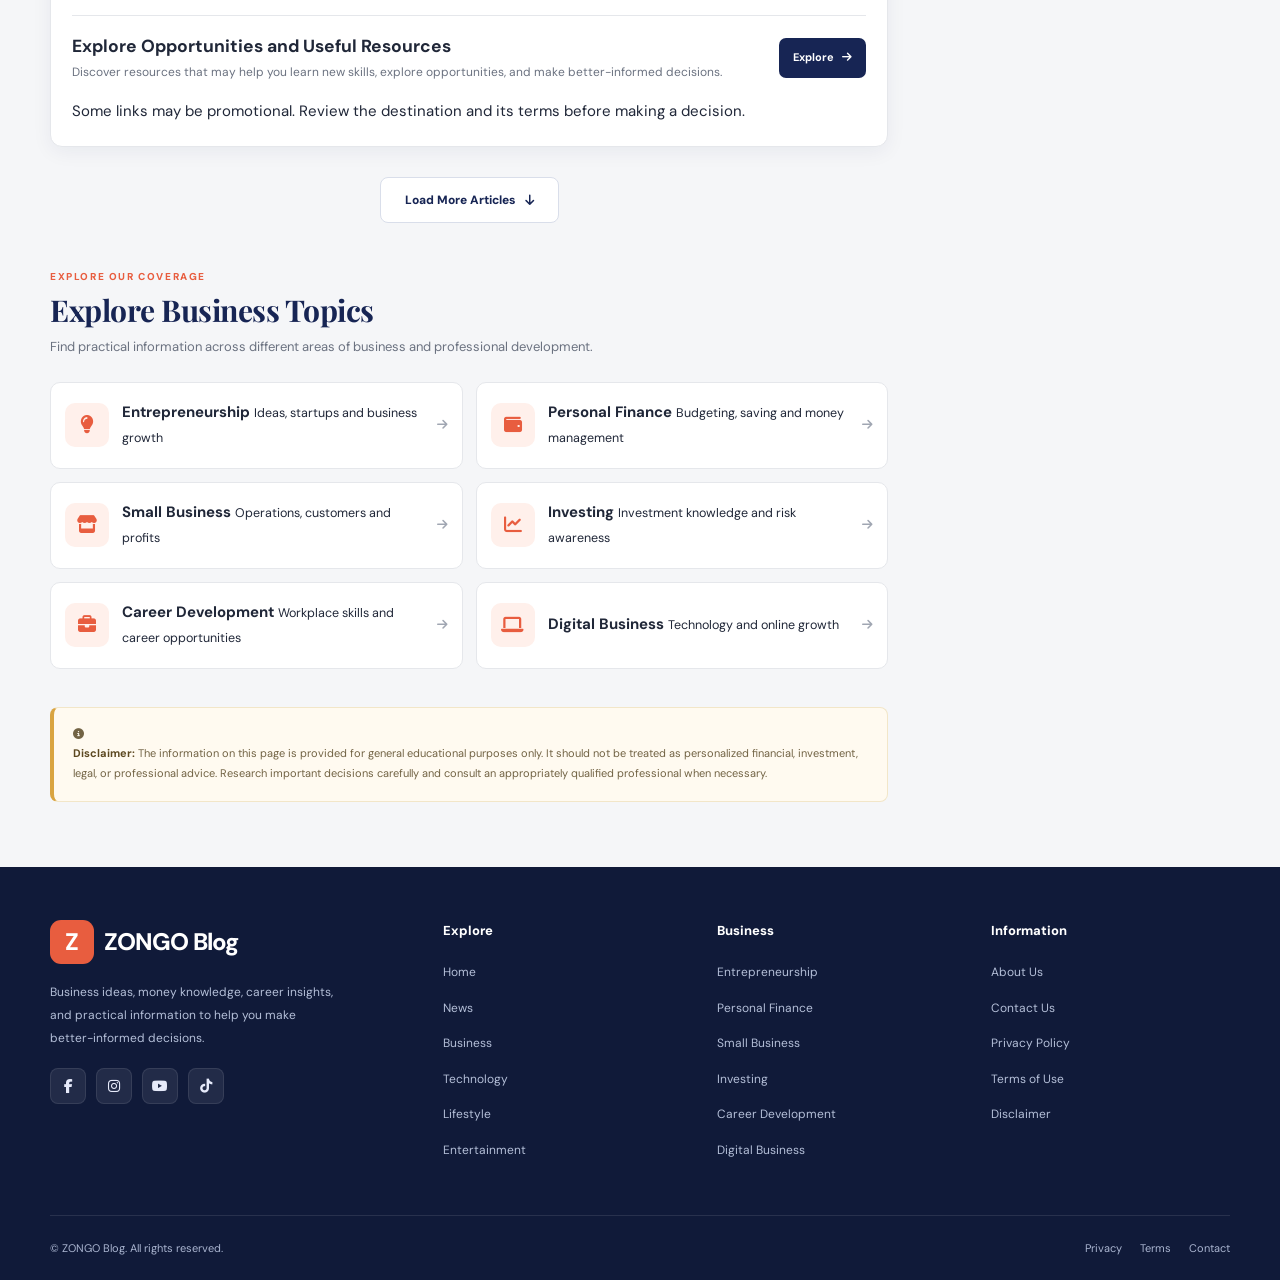
==== commit c118dc05: "Update business.html" ====
--- a/business.html
+++ b/business.html
@@ -3562,811 +3562,7 @@
 
   </footer>
 
-
-  <!-- =====================================
-       JAVASCRIPT
-  ====================================== -->
-
-          NEWSLETTER FORM
-  ===================================== */
-
-  
-<script type="module">
-  
-  if (newsletterForm) {
-
-    newsletterForm.addEventListener("submit", event => {
-
-      event.preventDefault();
-
-      const name = newsletterName
-        ? newsletterName.value.trim()
-        : "";
-
-      const email = newsletterEmail
-        ? newsletterEmail.value.trim()
-        : "";
-
-      /*
-        Basic client-side validation.
-
-        This does not subscribe the user or save
-/* =========================================
-   ZONGO BUSINESS PAGE — BATCH 1
-   Navigation, Search, Categories & Articles
-========================================= */
-
-import { db } from "./firebase.js";
-
-import {
-  collection,
-  addDoc,
-  serverTimestamp
-} from "https://www.gstatic.com/firebasejs/11.10.0/firebase-firestore.js";
-
-
-document.addEventListener("DOMContentLoaded", () => {
-
-  "use strict";
-
-  const $ = (selector, parent = document) =>
-    parent.querySelector(selector);
-
-  const $$ = (selector, parent = document) =>
-    [...parent.querySelectorAll(selector)];
-
-
-  /* =====================================
-     COPYRIGHT YEAR
-  ===================================== */
-
-  const currentYear = $("#currentYear");
-
-  if (currentYear) {
-    currentYear.textContent = new Date().getFullYear();
-  }
-
-
-  /* =====================================
-     MOBILE NAVIGATION
-  ===================================== */
-
-  const menuToggle = $("#menuToggle");
-  const mainNav = $("#mainNav");
-
-  function closeMenu() {
-
-    if (!menuToggle || !mainNav) return;
-
-    mainNav.classList.remove("nav-open", "open", "active");
-
-    menuToggle.setAttribute("aria-expanded", "false");
-    menuToggle.setAttribute("aria-label", "Open navigation menu");
-
-    menuToggle.innerHTML = '<i class="fa-solid fa-bars"></i>';
-
-  }
-
-  function openMenu() {
-
-    if (!menuToggle || !mainNav) return;
-
-    mainNav.classList.add("nav-open");
-
-    menuToggle.setAttribute("aria-expanded", "true");
-    menuToggle.setAttribute("aria-label", "Close navigation menu");
-
-    menuToggle.innerHTML = '<i class="fa-solid fa-xmark"></i>';
-
-  }
-
-  if (menuToggle && mainNav) {
-
-    menuToggle.addEventListener("click", () => {
-
-      const isOpen = mainNav.classList.contains("nav-open");
-
-      if (isOpen) {
-        closeMenu();
-      } else {
-        openMenu();
-      }
-
-    });
-
-    $$("#mainNav a").forEach(link => {
-
-      link.addEventListener("click", closeMenu);
-
-    });
-
-    document.addEventListener("click", event => {
-
-      if (
-        mainNav.classList.contains("nav-open") &&
-        !mainNav.contains(event.target) &&
-        !menuToggle.contains(event.target)
-      ) {
-        closeMenu();
-      }
-
-    });
-
-    document.addEventListener("keydown", event => {
-
-      if (event.key === "Escape") {
-        closeMenu();
-      }
-
-    });
-
-  }
-
-
-  /* =====================================
-     ARTICLE SEARCH
-  ===================================== */
-
-  const searchForm = $("#businessSearchForm");
-  const searchInput = $("#businessSearchInput");
-  const searchStatus = $("#searchStatus");
-
-  const articleGrid = $("#articleGrid");
-  const noResults = $("#noResults");
-  const loadMoreButton = $("#loadMoreButton");
-  const clearSearchButton = $("#clearSearchButton");
-
-  const featuredArticle = $(".featured-article");
-
-  const articleCards = articleGrid
-    ? $$(".article-card.searchable-article", articleGrid)
-    : [];
-
-  const affiliateUnits = articleGrid
-    ? $$(".affiliate-unit", articleGrid)
-    : [];
-
-  const ARTICLES_PER_PAGE = 6;
-
-  let currentSearch = "";
-  let currentCategory = "all";
-  let visibleLimit = ARTICLES_PER_PAGE;
-
-
-  /* =====================================
-     ARTICLE SEARCH TEXT
-  ===================================== */
-
-  function normalize(value) {
-
-    return String(value || "")
-      .toLowerCase()
-      .trim()
-      .replace(/\s+/g, " ");
-
-  }
-
-  function getSearchableText(article) {
-
-    return normalize([
-      article.innerText || article.textContent || "",
-      article.dataset.category || "",
-      article.dataset.keywords || "",
-      article.dataset.search || ""
-    ].join(" "));
-
-  }
-
-  function matchesSearch(article) {
-
-    if (!currentSearch) return true;
-
-    const text = getSearchableText(article);
-
-    const words = currentSearch
-      .split(/\s+/)
-      .filter(Boolean);
-
-    return words.every(word => text.includes(word));
-
-  }
-
-
-  /* =====================================
-     CATEGORY MATCHING
-  ===================================== */
-
-  function matchesCategory(article) {
-
-    if (!currentCategory || currentCategory === "all") {
-      return true;
-    }
-
-    const category = normalize(article.dataset.category || "");
-
-    const categoryWords = category.split(/\s+/);
-
-    return categoryWords.includes(currentCategory);
-
-  }
-
-
-  /* =====================================
-     UPDATE ARTICLE GRID
-  ===================================== */
-
-  function updateArticles() {
-
-    let matchingCards = [];
-    let featuredMatches = false;
-
-    const filteringActive =
-      Boolean(currentSearch) ||
-      currentCategory !== "all";
-
-
-    /* FEATURED ARTICLE */
-
-    if (featuredArticle) {
-
-      featuredMatches =
-        matchesSearch(featuredArticle) &&
-        matchesCategory(featuredArticle);
-
-      featuredArticle.hidden = !featuredMatches;
-
-    }
-
-
-    /* REGULAR ARTICLES */
-
-    articleCards.forEach(article => {
-
-      const matches =
-        matchesSearch(article) &&
-        matchesCategory(article);
-
-      if (matches) {
-        matchingCards.push(article);
-      }
-
-    });
-
-
-    /* PAGINATION */
-
-    const cardsToShow = filteringActive
-      ? matchingCards
-      : matchingCards.slice(0, visibleLimit);
-
-    articleCards.forEach(article => {
-
-      article.hidden = !cardsToShow.includes(article);
-
-    });
-
-
-    /* AFFILIATE CONTENT */
-
-    affiliateUnits.forEach(unit => {
-
-      unit.hidden = filteringActive;
-
-    });
-
-
-    /* EMPTY RESULTS */
-
-    const hasResults =
-      matchingCards.length > 0 ||
-      featuredMatches;
-
-    if (noResults) {
-      noResults.hidden = hasResults;
-    }
-
-
-    /* SEARCH STATUS */
-
-    if (searchStatus) {
-
-      if (filteringActive) {
-
-        const resultCount =
-          matchingCards.length + (featuredMatches ? 1 : 0);
-
-        searchStatus.textContent = resultCount
-          ? `${resultCount} matching ${resultCount === 1 ? "article" : "articles"} found.`
-          : "No matching articles found. Try another search.";
-
-      } else {
-
-        searchStatus.textContent = "";
-
-      }
-
-    }
-
-
-    /* LOAD MORE */
-
-    if (loadMoreButton) {
-
-      const hasMore =
-        !filteringActive &&
-        matchingCards.length > visibleLimit;
-
-      loadMoreButton.hidden = !hasMore;
-
-    }
-
-  }
-
-
-  /* =====================================
-     SEARCH FORM
-  ===================================== */
-
-  function performSearch() {
-
-    currentSearch = normalize(searchInput?.value || "");
-
-    visibleLimit = ARTICLES_PER_PAGE;
-
-    updateArticles();
-
-  }
-
-  if (searchForm && searchInput) {
-
-    searchForm.addEventListener("submit", event => {
-
-      event.preventDefault();
-
-      currentCategory = "all";
-
-      performSearch();
-
-      const latestArticles = $("#latestArticles");
-
-      if (latestArticles) {
-
-        latestArticles.scrollIntoView({
-          behavior: "smooth",
-          block: "start"
-        });
-
-      }
-
-    });
-
-    searchInput.addEventListener("input", () => {
-
-      currentCategory = "all";
-
-      performSearch();
-
-    });
-
-  }
-
-
-  /* =====================================
-     CLEAR SEARCH
-  ===================================== */
-
-  if (clearSearchButton) {
-
-    clearSearchButton.addEventListener("click", () => {
-
-      currentSearch = "";
-      currentCategory = "all";
-      visibleLimit = ARTICLES_PER_PAGE;
-
-      if (searchInput) {
-        searchInput.value = "";
-      }
-
-      updateArticles();
-
-    });
-
-  }
-
-
-  /* =====================================
-     CATEGORY LINKS
-  ===================================== */
-
-  const categoryLinks = $$("[data-business-category]");
-
-  categoryLinks.forEach(link => {
-
-    link.addEventListener("click", event => {
-
-      const category = normalize(
-        link.dataset.businessCategory
-      );
-
-      if (!category) return;
-
-      event.preventDefault();
-
-      currentCategory = category;
-      currentSearch = "";
-      visibleLimit = ARTICLES_PER_PAGE;
-
-      if (searchInput) {
-        searchInput.value = "";
-      }
-
-      categoryLinks.forEach(item => {
-
-        item.classList.remove("active");
-        item.removeAttribute("aria-current");
-
-      });
-
-      link.classList.add("active");
-      link.setAttribute("aria-current", "true");
-
-      updateArticles();
-
-      const latestArticles = $("#latestArticles");
-
-      if (latestArticles) {
-
-        latestArticles.scrollIntoView({
-          behavior: "smooth",
-          block: "start"
-        });
-
-      }
-
-    });
-
-  });
-
-
-  /* =====================================
-     LOAD MORE ARTICLES
-  ===================================== */
-
-  if (loadMoreButton) {
-
-    loadMoreButton.addEventListener("click", () => {
-
-      visibleLimit += ARTICLES_PER_PAGE;
-
-      updateArticles();
-
-    });
-
-  }
-
-
-  /* =====================================
-     BATCH 2 CONTINUES BELOW
-  ===================================== */
-
-    /* =====================================
-     NEWSLETTER — FIREBASE FIRESTORE
-     Collection: newsletterSubscribers
-  ===================================== */
-
-  const newsletterForm = $("#newsletterForm");
-
-  const newsletterName = $("#newsletterName");
-  const newsletterEmail = $("#newsletterEmail");
-  const newsletterMessage = $("#newsletterMessage");
-
-  if (newsletterForm) {
-
-    const submitButton = newsletterForm.querySelector(
-      'button[type="submit"]'
-    );
-
-    let isSubmitting = false;
-
-
-    /* SHOW NEWSLETTER MESSAGE */
-
-    function showNewsletterMessage(message, type = "info") {
-
-      if (!newsletterMessage) return;
-
-      newsletterMessage.textContent = message;
-
-      newsletterMessage.setAttribute("role", "status");
-      newsletterMessage.setAttribute("aria-live", "polite");
-
-      if (type === "success") {
-
-        newsletterMessage.style.color = "#15803d";
-
-      } else if (type === "error") {
-
-        newsletterMessage.style.color = "#b42318";
-
-      } else {
-
-        newsletterMessage.style.color = "#344563";
-
-      }
-
-    }
-
-
-    /* SUBMIT NEWSLETTER */
-
-    newsletterForm.addEventListener("submit", async event => {
-
-      event.preventDefault();
-
-      if (isSubmitting) return;
-
-
-      const name = newsletterName
-        ? newsletterName.value.trim()
-        : "";
-
-      const email = newsletterEmail
-        ? newsletterEmail.value.trim().toLowerCase()
-        : "";
-
-
-      /* VALIDATE NAME */
-
-      if (!name) {
-
-        showNewsletterMessage(
-          "Please enter your name.",
-          "error"
-        );
-
-        newsletterName?.focus();
-
-        return;
-
-      }
-
-      if (name.length > 100) {
-
-        showNewsletterMessage(
-          "Your name must be 100 characters or fewer.",
-          "error"
-        );
-
-        newsletterName?.focus();
-
-        return;
-
-      }
-
-
-      /* VALIDATE EMAIL */
-
-      const emailPattern = /^[^\s@]+@[^\s@]+\.[^\s@]+$/;
-
-      if (!email || !emailPattern.test(email) || email.length > 254) {
-
-        showNewsletterMessage(
-          "Please enter a valid email address.",
-          "error"
-        );
-
-        newsletterEmail?.focus();
-
-        return;
-
-      }
-
-
-      /* LOADING STATE */
-
-      const originalButtonHTML = submitButton
-        ? submitButton.innerHTML
-        : "";
-
-      isSubmitting = true;
-
-      if (submitButton) {
-
-        submitButton.disabled = true;
-
-        submitButton.innerHTML =
-          '<i class="fa-solid fa-spinner fa-spin"></i> Subscribing...';
-
-      }
-
-      if (newsletterName) {
-        newsletterName.disabled = true;
-      }
-
-      if (newsletterEmail) {
-        newsletterEmail.disabled = true;
-      }
-
-      showNewsletterMessage(
-        "Saving your subscription...",
-        "info"
-      );
-
-
-      try {
-
-        /* SAVE TO FIRESTORE */
-
-        await addDoc(
-          collection(db, "newsletterSubscribers"),
-          {
-            name: name,
-            email: email,
-
-            status: "active",
-
-            source: "business-page",
-
-            page: window.location.pathname,
-
-            subscribedAt: serverTimestamp(),
-            createdAt: serverTimestamp()
-          }
-        );
-
-
-        /* SUCCESS */
-
-        showNewsletterMessage(
-          "Thank you for subscribing! Your details have been saved successfully.",
-          "success"
-        );
-
-        newsletterForm.reset();
-
-
-      } catch (error) {
-
-        console.error(
-          "ZONGO Business newsletter subscription error:",
-          error
-        );
-
-
-        if (
-          error.code === "permission-denied" ||
-          error.code === "firestore/permission-denied"
-        ) {
-
-          showNewsletterMessage(
-            "We could not save your subscription because Firebase denied permission. Check your Firestore security rules.",
-            "error"
-          );
-
-        } else if (
-          error.code === "unavailable" ||
-          error.code === "firestore/unavailable"
-        ) {
-
-          showNewsletterMessage(
-            "The subscription service is temporarily unavailable. Please try again.",
-            "error"
-          );
-
-        } else {
-
-          showNewsletterMessage(
-            "Your subscription could not be saved. Please check your internet connection and try again.",
-            "error"
-          );
-
-        }
-
-      } finally {
-
-        isSubmitting = false;
-
-        if (submitButton) {
-
-          submitButton.disabled = false;
-
-          submitButton.innerHTML =
-            originalButtonHTML || "Subscribe";
-
-        }
-
-        if (newsletterName) {
-          newsletterName.disabled = false;
-        }
-
-        if (newsletterEmail) {
-          newsletterEmail.disabled = false;
-        }
-
-      }
-
-    });
-
-  }
-
-
-  /* =====================================
-     IMAGE ERROR HANDLING
-  ===================================== */
-
-  $$("img").forEach(img => {
-
-    img.addEventListener("error", () => {
-
-      img.dataset.imageError = "true";
-
-      img.style.backgroundColor = "#e9edf2";
-
-      img.style.objectFit = "contain";
-
-    }, { once: true });
-
-  });
-
-
-  /* =====================================
-     SMOOTH INTERNAL LINKS
-  ===================================== */
-
-  $$('a[href^="#"]').forEach(link => {
-
-    link.addEventListener("click", event => {
-
-      const href = link.getAttribute("href");
-
-      if (!href || href === "#") {
-        event.preventDefault();
-        return;
-      }
-
-      /*
-        Leave category filters to their own handler.
-      */
-
-      if (link.hasAttribute("data-business-category")) {
-        return;
-      }
-
-      let target;
-
-      try {
-        target = document.querySelector(href);
-      } catch {
-        return;
-      }
-
-      if (!target) return;
-
-      event.preventDefault();
-
-      target.scrollIntoView({
-        behavior: "smooth",
-        block: "start"
-      });
-
-    });
-
-  });
-
-
-  /* =====================================
-     INITIALIZE PAGE
-  ===================================== */
-
-  updateArticles();
-
-  console.log(
-    "ZONGO Business page JavaScript initialized successfully."
-  );
-
-});
-      </script>
- 
+<script type="module" src="business.js"></script>
 </body>
 </html>
 
